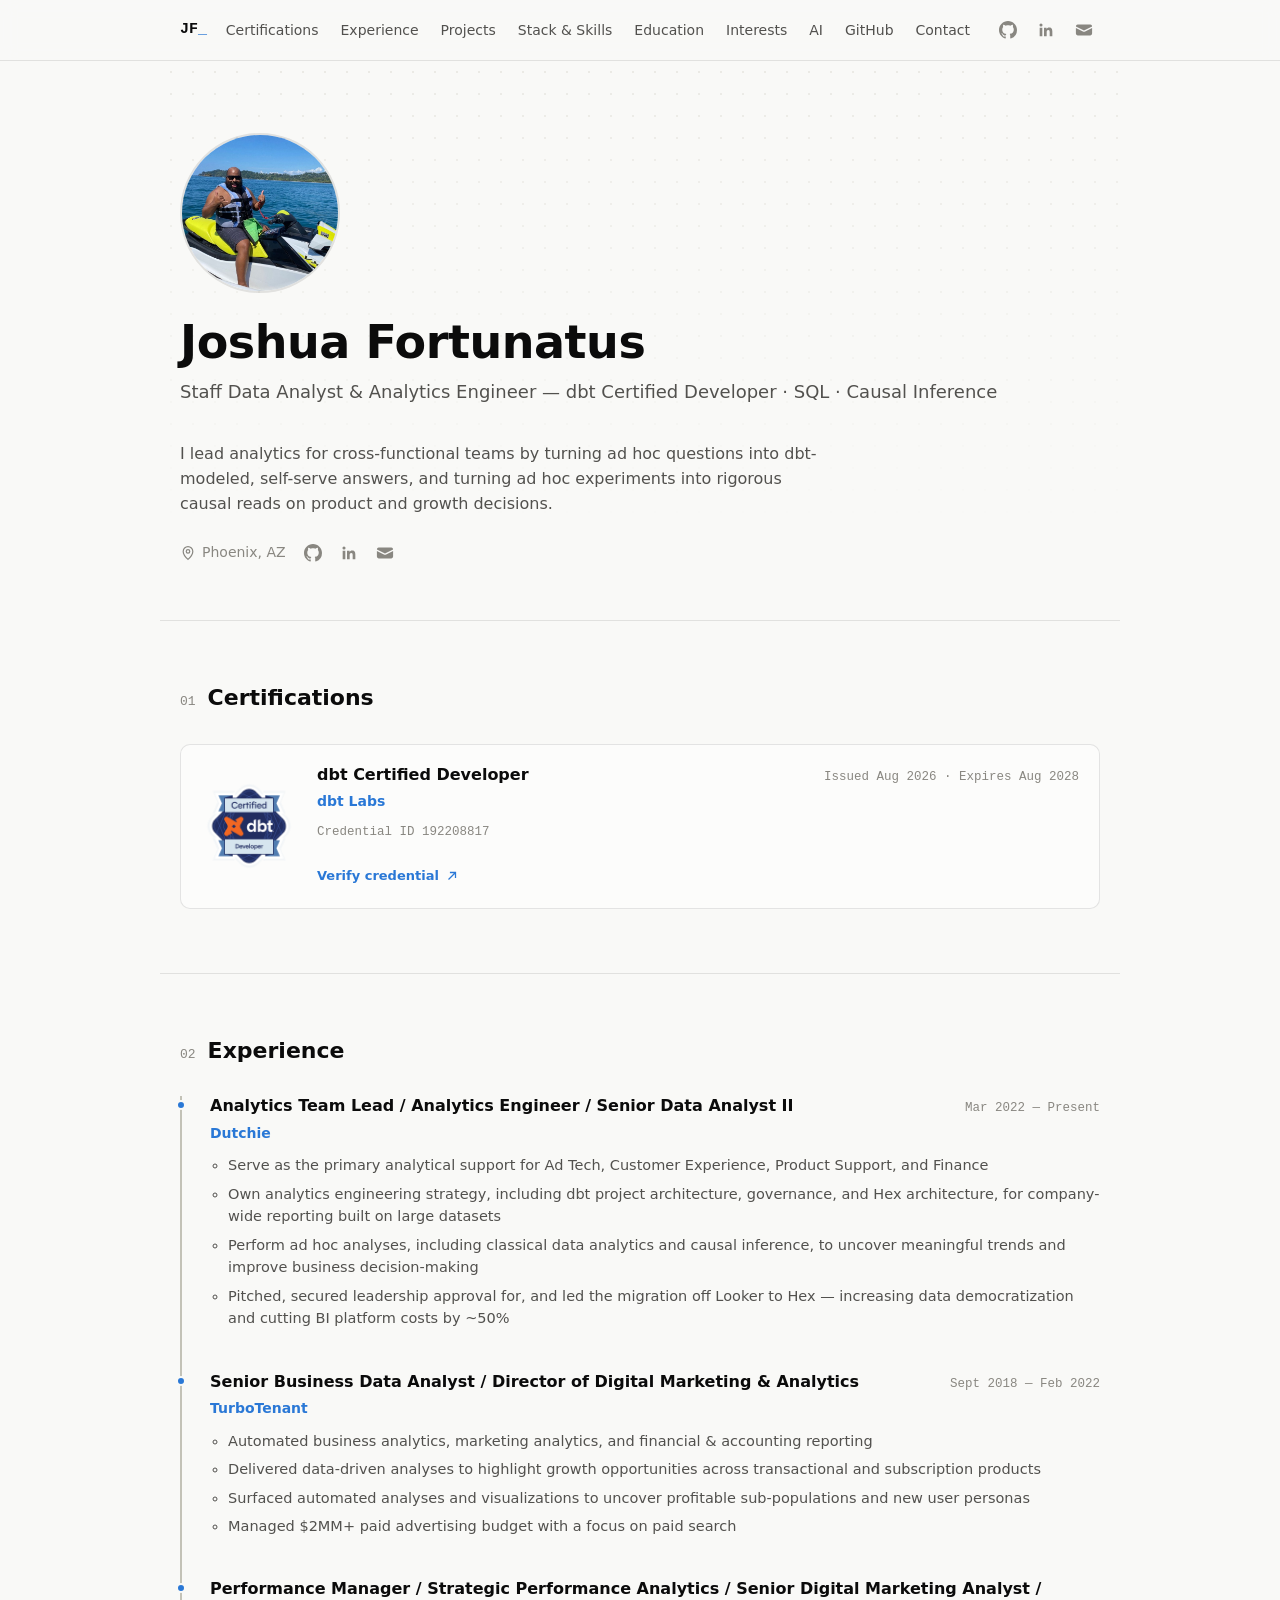
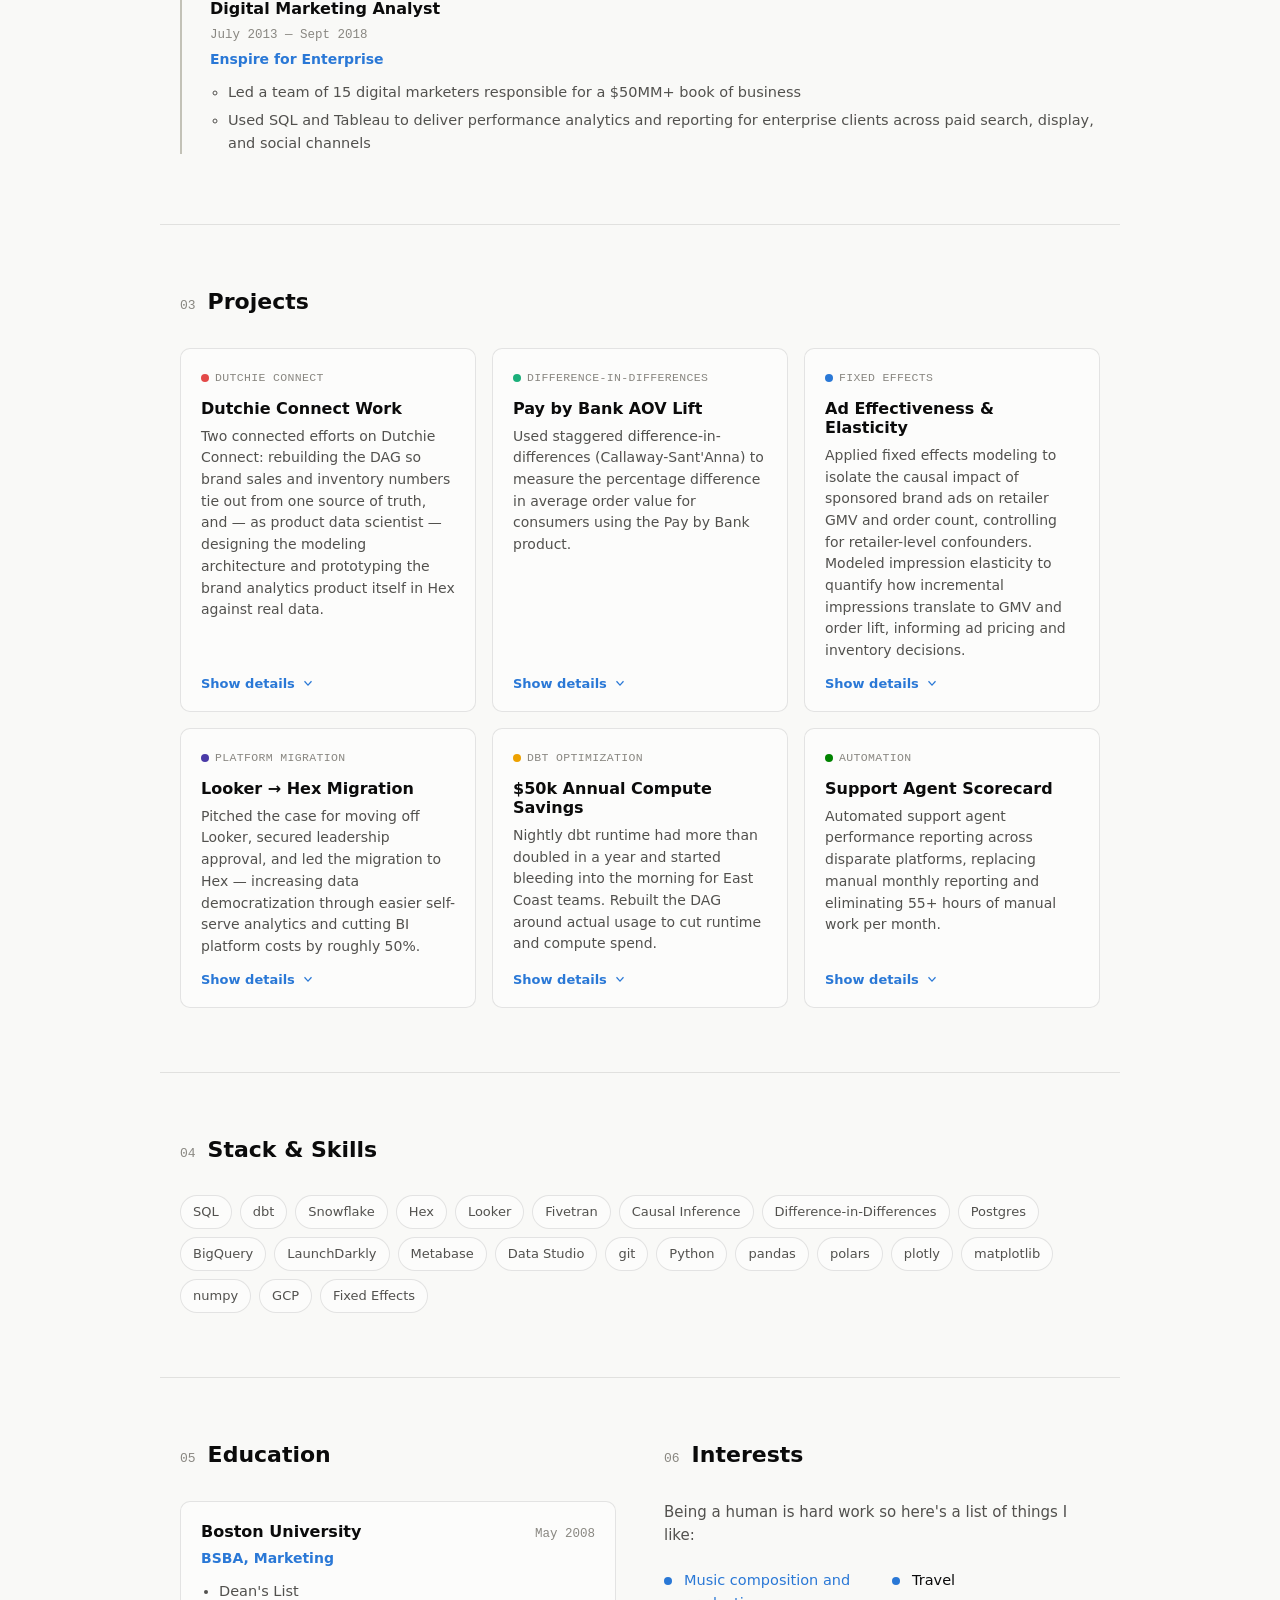
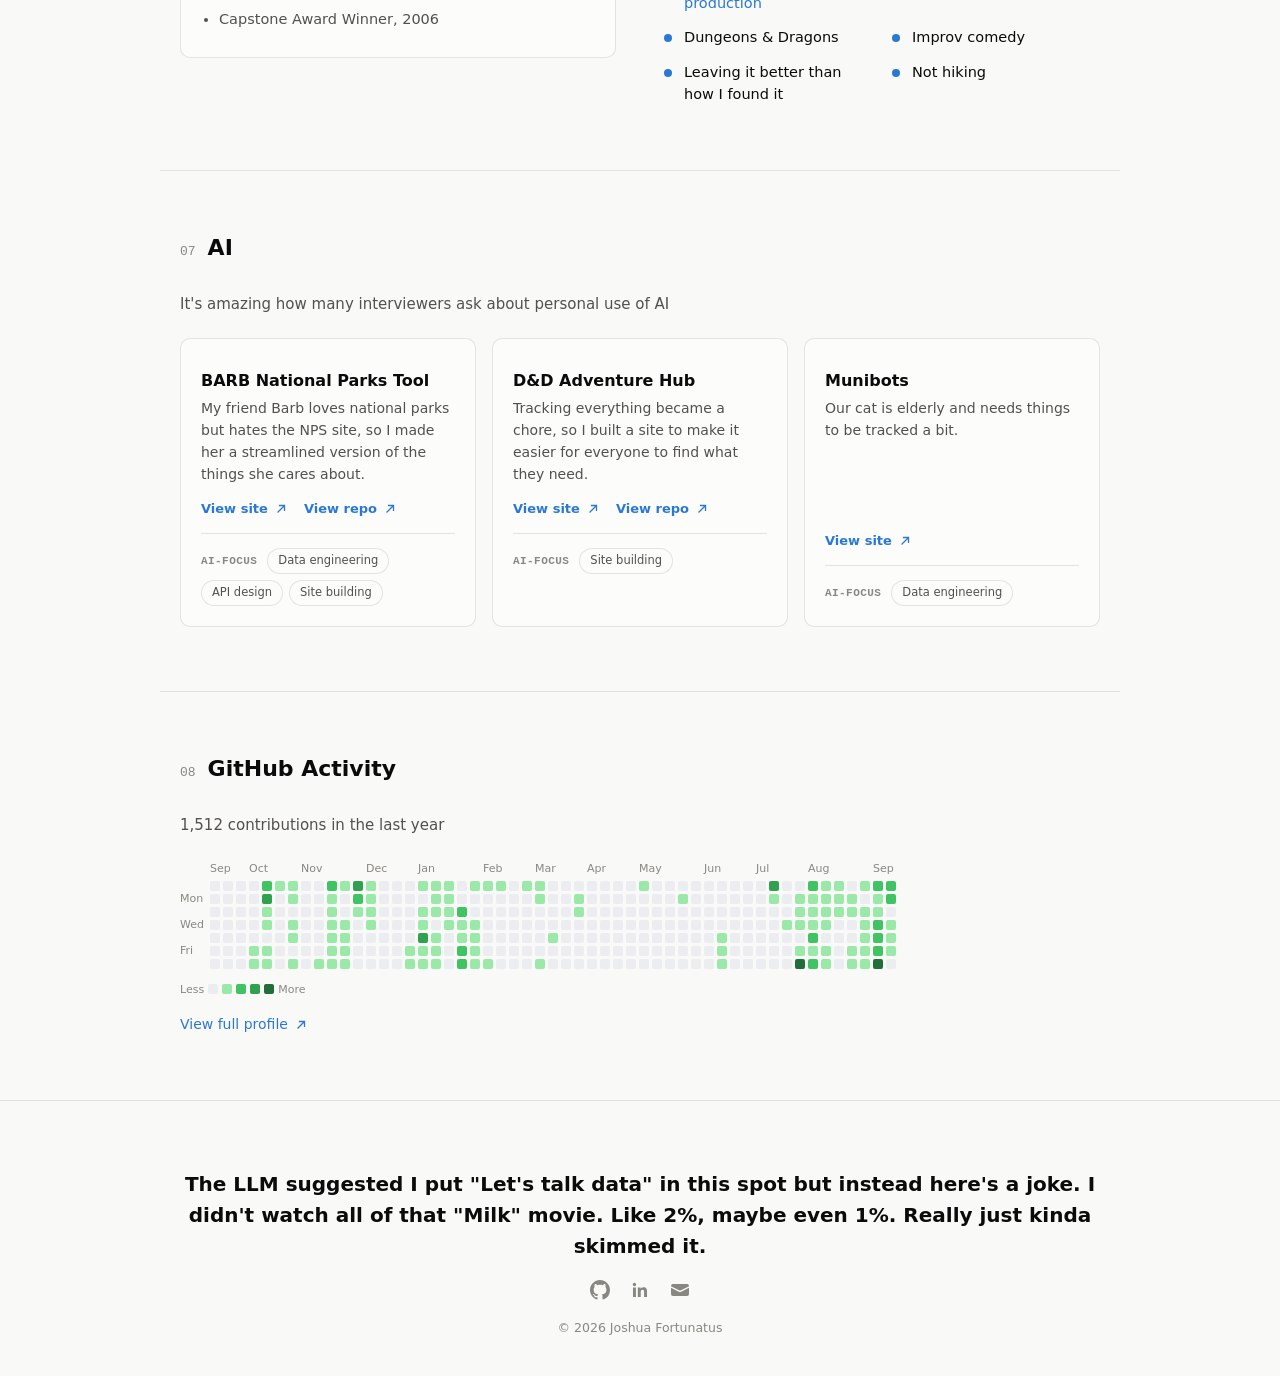
==== index.html @ a407950f "Merge Dutchie Connect projects into one first tile, restore scorecard Combines the DAG Rebuild and A" ====
<!DOCTYPE html>
<html lang="en">
<head>
<meta charset="UTF-8">
<meta name="viewport" content="width=device-width, initial-scale=1.0">
<title>Joshua Fortunatus — Staff Data Analyst</title>
<meta name="description" content="Joshua Fortunatus — Staff Data Analyst. Analytics leadership, dbt architecture, BI modeling, and causal inference for product & growth teams.">
<link rel="icon" href="data:,">
<link rel="stylesheet" href="css/styles.css">
</head>
<body>

<header class="nav-wrap">
  <nav class="nav">
    <a class="nav__brand" href="#top">JF<span class="nav__cursor">_</span></a>
    <div class="nav__right">
      <ul class="nav__links">
        <li><a href="#certifications">Certifications</a></li>
        <li><a href="#experience">Experience</a></li>
        <li><a href="#projects">Projects</a></li>
        <li><a href="#stack">Stack &amp; Skills</a></li>
        <li><a href="#education">Education</a></li>
        <li><a href="#interests">Interests</a></li>
        <li><a href="#ai">AI</a></li>
        <li><a href="#github">GitHub</a></li>
        <li><a href="#contact">Contact</a></li>
      </ul>
      <div class="nav__socials">
        <a class="nav__social" href="https://github.com/joshuafortunatus" target="_blank" rel="noopener" aria-label="GitHub" title="GitHub">
          <svg viewBox="0 0 16 16" width="18" height="18" fill="currentColor"><path d="M8 0C3.58 0 0 3.58 0 8c0 3.54 2.29 6.53 5.47 7.59.4.07.55-.17.55-.38 0-.19-.01-.82-.01-1.49-2.01.37-2.53-.49-2.69-.94-.09-.23-.48-.94-.82-1.13-.28-.15-.68-.52-.01-.53.63-.01 1.08.58 1.23.82.72 1.21 1.87.87 2.33.66.07-.52.28-.87.51-1.07-1.78-.2-3.64-.89-3.64-3.95 0-.87.31-1.59.82-2.15-.08-.2-.36-1.02.08-2.12 0 0 .67-.21 2.2.82.64-.18 1.32-.27 2-.27.68 0 1.36.09 2 .27 1.53-1.04 2.2-.82 2.2-.82.44 1.1.16 1.92.08 2.12.51.56.82 1.27.82 2.15 0 3.07-1.87 3.75-3.65 3.95.29.25.54.73.54 1.48 0 1.07-.01 1.93-.01 2.2 0 .21.15.46.55.38A8.013 8.013 0 0 0 16 8c0-4.42-3.58-8-8-8Z"/></svg>
        </a>
        <a class="nav__social" href="https://linkedin.com/in/joshuafortunatus" target="_blank" rel="noopener" aria-label="LinkedIn" title="LinkedIn">
          <svg viewBox="0 0 24 24" width="18" height="18" fill="currentColor"><path d="M20.447 20.452h-3.554v-5.569c0-1.328-.027-3.037-1.852-3.037-1.853 0-2.136 1.445-2.136 2.939v5.667H9.351V9h3.414v1.561h.046c.477-.9 1.637-1.85 3.37-1.85 3.601 0 4.267 2.37 4.267 5.455v6.286zM5.337 7.433a2.062 2.062 0 1 1 0-4.124 2.062 2.062 0 0 1 0 4.124zM7.114 20.452H3.558V9h3.556v11.452z"/></svg>
        </a>
        <a class="nav__social" href="mailto:joshuafortunatus@gmail.com" aria-label="Email" title="Email">
          <svg viewBox="0 0 20 20" width="18" height="18" fill="currentColor"><path d="M3 4a2 2 0 0 0-2 2v.161l8.441 4.221a1.25 1.25 0 0 0 1.118 0L19 6.162V6a2 2 0 0 0-2-2H3Z"/><path d="M19 7.839l-7.77 3.885a2.75 2.75 0 0 1-2.46 0L1 7.839V14a2 2 0 0 0 2 2h14a2 2 0 0 0 2-2V7.839Z"/></svg>
        </a>
      </div>
    </div>
  </nav>
</header>

<main>

  <section id="top" class="hero">
    <div class="hero__grid" aria-hidden="true"></div>
    <div class="hero__inner">
      <div class="hero__top">
        <img class="hero__avatar" src="images/headshot.jpg" alt="Joshua Fortunatus" width="160" height="160">
        <div>
          <h1 class="hero__name">Joshua Fortunatus</h1>
          <p class="hero__title">Staff Data Analyst &amp; Analytics Engineer — dbt Certified Developer · SQL · Causal Inference</p>
        </div>
      </div>
      <p class="hero__lede">
        I lead analytics for cross-functional teams by turning ad hoc questions into
        dbt-modeled, self-serve answers, and turning ad hoc experiments into
        rigorous causal reads on product and growth decisions.
      </p>
      <div class="hero__meta">
        <span class="hero__loc">
          <svg viewBox="0 0 20 20" width="16" height="16" fill="none" stroke="currentColor" stroke-width="1.5"><path d="M10 18s6-5.5 6-10a6 6 0 1 0-12 0c0 4.5 6 10 6 10Z"/><circle cx="10" cy="8" r="2.2"/></svg>
          Phoenix, AZ
        </span>
        <a class="hero__link" href="https://github.com/joshuafortunatus" target="_blank" rel="noopener" aria-label="GitHub" title="github.com/joshuafortunatus">
          <svg viewBox="0 0 16 16" width="18" height="18" fill="currentColor"><path d="M8 0C3.58 0 0 3.58 0 8c0 3.54 2.29 6.53 5.47 7.59.4.07.55-.17.55-.38 0-.19-.01-.82-.01-1.49-2.01.37-2.53-.49-2.69-.94-.09-.23-.48-.94-.82-1.13-.28-.15-.68-.52-.01-.53.63-.01 1.08.58 1.23.82.72 1.21 1.87.87 2.33.66.07-.52.28-.87.51-1.07-1.78-.2-3.64-.89-3.64-3.95 0-.87.31-1.59.82-2.15-.08-.2-.36-1.02.08-2.12 0 0 .67-.21 2.2.82.64-.18 1.32-.27 2-.27.68 0 1.36.09 2 .27 1.53-1.04 2.2-.82 2.2-.82.44 1.1.16 1.92.08 2.12.51.56.82 1.27.82 2.15 0 3.07-1.87 3.75-3.65 3.95.29.25.54.73.54 1.48 0 1.07-.01 1.93-.01 2.2 0 .21.15.46.55.38A8.013 8.013 0 0 0 16 8c0-4.42-3.58-8-8-8Z"/></svg>
        </a>
        <a class="hero__link" href="https://linkedin.com/in/joshuafortunatus" target="_blank" rel="noopener" aria-label="LinkedIn" title="linkedin.com/in/joshuafortunatus">
          <svg viewBox="0 0 24 24" width="18" height="18" fill="currentColor"><path d="M20.447 20.452h-3.554v-5.569c0-1.328-.027-3.037-1.852-3.037-1.853 0-2.136 1.445-2.136 2.939v5.667H9.351V9h3.414v1.561h.046c.477-.9 1.637-1.85 3.37-1.85 3.601 0 4.267 2.37 4.267 5.455v6.286zM5.337 7.433a2.062 2.062 0 1 1 0-4.124 2.062 2.062 0 0 1 0 4.124zM7.114 20.452H3.558V9h3.556v11.452z"/></svg>
        </a>
        <a class="hero__link" href="mailto:joshuafortunatus@gmail.com" aria-label="Email" title="joshuafortunatus@gmail.com">
          <svg viewBox="0 0 20 20" width="18" height="18" fill="currentColor"><path d="M3 4a2 2 0 0 0-2 2v.161l8.441 4.221a1.25 1.25 0 0 0 1.118 0L19 6.162V6a2 2 0 0 0-2-2H3Z"/><path d="M19 7.839l-7.77 3.885a2.75 2.75 0 0 1-2.46 0L1 7.839V14a2 2 0 0 0 2 2h14a2 2 0 0 0 2-2V7.839Z"/></svg>
        </a>
      </div>
    </div>
  </section>

  <section id="certifications" class="section">
    <h2 class="section__title"><span class="section__index">01</span> Certifications</h2>
    <div class="cert-card">
      <img class="cert-card__badge" src="images/badges/dbt-certified-developer.png" alt="dbt Certified Developer badge" width="96" height="96" loading="lazy">
      <div class="cert-card__body">
        <div class="education-card__head">
          <h3>dbt Certified Developer</h3>
          <span class="timeline__dates">Issued Aug 2026 &middot; Expires Aug 2028</span>
        </div>
        <p class="education-card__degree">dbt Labs</p>
        <p class="cert-card__meta">Credential ID 192208817</p>
        <a class="project-card__link" href="https://credentials.getdbt.com/d8a7bb94-2aa2-4e43-95b8-a3a01785aeaf" target="_blank" rel="noopener">
          Verify credential
          <svg viewBox="0 0 20 20" width="14" height="14" fill="none" stroke="currentColor" stroke-width="1.8"><path d="M7 5h8v8M15 5 5 15"/></svg>
        </a>
      </div>
    </div>
  </section>

  <section id="experience" class="section">
    <h2 class="section__title"><span class="section__index">02</span> Experience</h2>

    <ol class="timeline">
      <li class="timeline__item">
        <div class="timeline__dot"></div>
        <div class="timeline__body">
          <div class="timeline__head">
            <h3>Analytics Team Lead / Analytics Engineer / Senior Data Analyst II</h3>
            <span class="timeline__dates">Mar 2022 — Present</span>
          </div>
          <p class="timeline__org">Dutchie</p>
          <ul class="timeline__bullets">
            <li>Serve as the primary analytical support for Ad Tech, Customer Experience, Product Support, and Finance</li>
            <li>Own analytics engineering strategy, including dbt project architecture, governance, and Hex architecture, for company-wide reporting built on large datasets</li>
            <li>Perform ad hoc analyses, including classical data analytics and causal inference, to uncover meaningful trends and improve business decision-making</li>
            <li>Pitched, secured leadership approval for, and led the migration off Looker to Hex — increasing data democratization and cutting BI platform costs by ~50%</li>
          </ul>
        </div>
      </li>

      <li class="timeline__item">
        <div class="timeline__dot"></div>
        <div class="timeline__body">
          <div class="timeline__head">
            <h3>Senior Business Data Analyst / Director of Digital Marketing &amp; Analytics</h3>
            <span class="timeline__dates">Sept 2018 — Feb 2022</span>
          </div>
          <p class="timeline__org">TurboTenant</p>
          <ul class="timeline__bullets">
            <li>Automated business analytics, marketing analytics, and financial &amp; accounting reporting</li>
            <li>Delivered data-driven analyses to highlight growth opportunities across transactional and subscription products</li>
            <li>Surfaced automated analyses and visualizations to uncover profitable sub-populations and new user personas</li>
            <li>Managed $2MM+ paid advertising budget with a focus on paid search</li>
          </ul>
        </div>
      </li>

      <li class="timeline__item">
        <div class="timeline__dot"></div>
        <div class="timeline__body">
          <div class="timeline__head">
            <h3>Performance Manager / Strategic Performance Analytics / Senior Digital Marketing Analyst / Digital Marketing Analyst</h3>
            <span class="timeline__dates">July 2013 — Sept 2018</span>
          </div>
          <p class="timeline__org">Enspire for Enterprise</p>
          <ul class="timeline__bullets">
            <li>Led a team of 15 digital marketers responsible for a $50MM+ book of business</li>
            <li>Used SQL and Tableau to deliver performance analytics and reporting for enterprise clients across paid search, display, and social channels</li>
          </ul>
        </div>
      </li>
    </ol>
  </section>

  <section id="projects" class="section">
    <h2 class="section__title"><span class="section__index">03</span> Projects</h2>

    <div class="projects__grid">
      <article class="project-card">
        <span class="badge"><i class="badge__dot badge__dot--6"></i>Dutchie Connect</span>
        <h3 class="project-card__title">Dutchie Connect Work</h3>
        <p class="project-card__desc">
          Two connected efforts on Dutchie Connect: rebuilding the DAG so brand
          sales and inventory numbers tie out from one source of truth, and —
          as product data scientist — designing the modeling architecture and
          prototyping the brand analytics product itself in Hex against real data.
        </p>
        <button class="project-card__toggle" type="button" data-modal-open="modal-dutchie-connect">
          Show details
          <svg viewBox="0 0 20 20" width="14" height="14" fill="none" stroke="currentColor" stroke-width="1.8"><path d="M5 7.5 10 13l5-5.5"/></svg>
        </button>
      </article>

      <article class="project-card">
        <span class="badge"><i class="badge__dot badge__dot--2"></i>Difference-in-Differences</span>
        <h3 class="project-card__title">Pay by Bank AOV Lift</h3>
        <p class="project-card__desc">
          Used staggered difference-in-differences (Callaway-Sant'Anna) to
          measure the percentage difference in average order value for
          consumers using the Pay by Bank product.
        </p>
        <button class="project-card__toggle" type="button" data-modal-open="modal-pay-by-bank">
          Show details
          <svg viewBox="0 0 20 20" width="14" height="14" fill="none" stroke="currentColor" stroke-width="1.8"><path d="M5 7.5 10 13l5-5.5"/></svg>
        </button>
      </article>

      <article class="project-card">
        <span class="badge"><i class="badge__dot badge__dot--1"></i>Fixed Effects</span>
        <h3 class="project-card__title">Ad Effectiveness &amp; Elasticity</h3>
        <p class="project-card__desc">
          Applied fixed effects modeling to isolate the causal impact of sponsored
          brand ads on retailer GMV and order count, controlling for retailer-level
          confounders. Modeled impression elasticity to quantify how incremental
          impressions translate to GMV and order lift, informing ad pricing and
          inventory decisions.
        </p>
        <button class="project-card__toggle" type="button" data-modal-open="modal-ad-effectiveness">
          Show details
          <svg viewBox="0 0 20 20" width="14" height="14" fill="none" stroke="currentColor" stroke-width="1.8"><path d="M5 7.5 10 13l5-5.5"/></svg>
        </button>
      </article>

      <article class="project-card">
        <span class="badge"><i class="badge__dot badge__dot--5"></i>Platform Migration</span>
        <h3 class="project-card__title">Looker → Hex Migration</h3>
        <p class="project-card__desc">
          Pitched the case for moving off Looker, secured leadership approval,
          and led the migration to Hex — increasing data democratization
          through easier self-serve analytics and cutting BI platform costs
          by roughly 50%.
        </p>
        <button class="project-card__toggle" type="button" data-modal-open="modal-looker-hex">
          Show details
          <svg viewBox="0 0 20 20" width="14" height="14" fill="none" stroke="currentColor" stroke-width="1.8"><path d="M5 7.5 10 13l5-5.5"/></svg>
        </button>
      </article>

      <article class="project-card">
        <span class="badge"><i class="badge__dot badge__dot--3"></i>dbt Optimization</span>
        <h3 class="project-card__title">$50k Annual Compute Savings</h3>
        <p class="project-card__desc">
          Nightly dbt runtime had more than doubled in a year and started
          bleeding into the morning for East Coast teams. Rebuilt the DAG
          around actual usage to cut runtime and compute spend.
        </p>
        <button class="project-card__toggle" type="button" data-modal-open="modal-dbt-optimization">
          Show details
          <svg viewBox="0 0 20 20" width="14" height="14" fill="none" stroke="currentColor" stroke-width="1.8"><path d="M5 7.5 10 13l5-5.5"/></svg>
        </button>
      </article>

      <article class="project-card">
        <span class="badge"><i class="badge__dot badge__dot--4"></i>Automation</span>
        <h3 class="project-card__title">Support Agent Scorecard</h3>
        <p class="project-card__desc">
          Automated support agent performance reporting across disparate
          platforms, replacing manual monthly reporting and eliminating 55+
          hours of manual work per month.
        </p>
        <button class="project-card__toggle" type="button" data-modal-open="modal-support-scorecard">
          Show details
          <svg viewBox="0 0 20 20" width="14" height="14" fill="none" stroke="currentColor" stroke-width="1.8"><path d="M5 7.5 10 13l5-5.5"/></svg>
        </button>
      </article>
    </div>

    <dialog id="modal-pay-by-bank" class="project-modal">
      <button class="project-modal__close" type="button" data-modal-close aria-label="Close">
        <svg viewBox="0 0 20 20" width="18" height="18" fill="none" stroke="currentColor" stroke-width="1.8"><path d="M5 5l10 10M15 5 5 15"/></svg>
      </button>
      <span class="badge"><i class="badge__dot badge__dot--2"></i>Difference-in-Differences</span>
      <h3 class="project-modal__title">Pay by Bank AOV Lift</h3>
      <div class="project-card__details">
        <div class="detail-block">
          <h4 class="detail-block__label">Problem</h4>
          <ul>
            <li>Industry-wide price compression had AOV falling for years — any dollar-denominated lift metric shrank over time even if PBB's relative advantage stayed constant</li>
            <li>Adopters differed from non-adopters (higher baselines, staggered adoption timing), so naive before/after or adopter-vs-rest comparisons were confounded</li>
            <li>"Order frequency" was invisible to standard panels: measuring only the months a customer shopped couldn't distinguish "shopped more often" from "shopped the same, in fewer months"</li>
          </ul>
        </div>
        <div class="detail-block">
          <h4 class="detail-block__label">Approach</h4>
          <ul>
            <li>Callaway–Sant'Anna staggered difference-in-differences: each adopter cohort vs. customers who hadn't adopted yet, reported in percentages only</li>
            <li>Dollar outcomes were estimated in logs, so the parallel-trends assumption was about rates of change, not dollars — a proportional market decline canceled out instead of masquerading as a shrinking effect</li>
            <li>Effects were averaged over a fixed two-year post-adoption window with bootstrap confidence intervals; the adoption month itself was excluded (it mechanically contained the first PBB order)</li>
          </ul>
        </div>
        <div class="detail-block">
          <h4 class="detail-block__label">Execution</h4>
          <ul>
            <li>Monthly customer-level panel; tens of thousands of adopters and matched-scale never-adopted controls, stratified and inverse-probability weighted</li>
            <li>Diagnostics as gates, not formalities: pre-trend placebos, anticipation correction, data-quality audits, and a cohort-support check justifying the analysis window</li>
            <li>The frequency estimate was stress-tested with placebo adoptions — never-adopters given fake adoption dates reproduced the raw estimate almost exactly with zero treatment, exposing it as a customer-lifecycle artifact rather than a PBB effect</li>
          </ul>
        </div>
        <div class="detail-block">
          <h4 class="detail-block__label">Outcome</h4>
          <ul>
            <li>Statistically significant lift in order value, and a larger lift in spend within the months customers shopped — both robust to price compression by construction</li>
            <li>No detectable change in order frequency — the same order count consolidated into fewer, denser shopping months</li>
            <li>Net: total customer spend rose modestly (on the order of the basket-size effect); the larger per-shopping-month figure described concentration, not new dollars</li>
          </ul>
        </div>
      </div>
    </dialog>

    <dialog id="modal-dutchie-connect" class="project-modal">
      <button class="project-modal__close" type="button" data-modal-close aria-label="Close">
        <svg viewBox="0 0 20 20" width="18" height="18" fill="none" stroke="currentColor" stroke-width="1.8"><path d="M5 5l10 10M15 5 5 15"/></svg>
      </button>
      <div class="project-modal__choice" data-tab-choice>
        <h3 class="project-modal__title">Dutchie Connect Work</h3>
        <p class="project-card__desc">Two connected efforts on Dutchie Connect — pick one to see the details.</p>
        <div class="project-modal__choice-buttons">
          <button class="project-modal__choice-btn" type="button" data-tab-target="tab-dag-rebuild">
            <span class="badge"><i class="badge__dot badge__dot--6"></i>Data Modeling</span>
            <span class="project-modal__choice-title">DAG Rebuild</span>
          </button>
          <button class="project-modal__choice-btn" type="button" data-tab-target="tab-connect-prototype">
            <span class="badge"><i class="badge__dot badge__dot--4"></i>Product Prototyping</span>
            <span class="project-modal__choice-title">Analytics Prototype</span>
          </button>
        </div>
      </div>

      <div class="project-modal__tabpanel" id="tab-dag-rebuild" data-tabpanel hidden>
        <button class="project-modal__back" type="button" data-tab-back>
          <svg viewBox="0 0 20 20" width="14" height="14" fill="none" stroke="currentColor" stroke-width="1.8"><path d="M12.5 5 7.5 10l5 5"/></svg>
          Back
        </button>
        <span class="badge"><i class="badge__dot badge__dot--6"></i>Data Modeling</span>
        <h3 class="project-modal__title">Dutchie Connect DAG Rebuild</h3>
        <div class="project-card__details">
          <div class="detail-block">
            <h4 class="detail-block__label">Problem</h4>
            <ul>
              <li>Dutchie Connect surfaces brand-level sales and inventory performance across every connected retailer, but the original DAG was built by engineers unfamiliar with dbt best practices — logical inconsistencies, lineage violations, and data drift</li>
              <li>Open business question: could the existing data support Connect's launch requirements, or did it need a ground-up rebuild</li>
              <li>Legacy and novel sales and inventory definitions had never been formally reconciled</li>
              <li>Connect needed specific data surfaced with consistent hygiene applied everywhere it appeared across brand-facing performance views</li>
            </ul>
          </div>
          <div class="detail-block">
            <h4 class="detail-block__label">Approach</h4>
            <ul>
              <li>Partnered with stakeholders to align legacy and novel sales and inventory definitions, documented in Confluence as the source of truth</li>
              <li>Audited the existing code against those definitions and found fanout, model-to-model inconsistencies, and missed opportunities for modularity</li>
              <li>Working with the engineer owning API design, agreed to pre-aggregate metrics in dbt rather than compute components client-side</li>
              <li>Took a "narrow waist" approach: one mart owns all definitional logic and hygiene, and every downstream model inherits from it</li>
            </ul>
          </div>
          <div class="detail-block">
            <h4 class="detail-block__label">Execution</h4>
            <ul>
              <li>Built the spine mart to encapsulate the agreed-upon definitions and hygiene rules exactly once</li>
              <li>Reduced downstream models to simple aggregations at different grains (brand, retailer, market), all built on the same upstream ancestor</li>
              <li>DAG tied out top to bottom, since every model traced back to the same source</li>
            </ul>
          </div>
          <div class="detail-block">
            <h4 class="detail-block__label">Outcome</h4>
            <ul>
              <li>Confirmed the data could support Dutchie Connect's launch without a ground-up rebuild</li>
              <li>Eliminated fanout and lineage violations across the sales and inventory models</li>
              <li>Numbers reconciled consistently across every grain the product surfaced to brands</li>
              <li>Established a reusable narrow-waist pattern for future feature builds on the same data</li>
            </ul>
          </div>
        </div>
      </div>

      <div class="project-modal__tabpanel" id="tab-connect-prototype" data-tabpanel hidden>
        <button class="project-modal__back" type="button" data-tab-back>
          <svg viewBox="0 0 20 20" width="14" height="14" fill="none" stroke="currentColor" stroke-width="1.8"><path d="M12.5 5 7.5 10l5 5"/></svg>
          Back
        </button>
        <span class="badge"><i class="badge__dot badge__dot--4"></i>Product Prototyping</span>
        <h3 class="project-modal__title">Dutchie Connect Analytics Prototype</h3>
        <div class="project-card__details">
          <div class="detail-block">
            <h4 class="detail-block__label">Problem</h4>
            <ul>
              <li>Dutchie Connect needed a brand-facing analytics product, but the modeling architecture and UX needed to be shaped and validated before committing to a full engineering build</li>
              <li>Brands could see their own performance, but had no way to contextualize it against the broader market — pricing, velocity, and discounting all lived in isolation</li>
            </ul>
          </div>
          <div class="detail-block">
            <h4 class="detail-block__label">Approach</h4>
            <ul>
              <li>Serving as the product data scientist for Connect, owning both the underlying modeling architecture and the UX end to end</li>
              <li>Prototyped in Hex directly against real production data, rather than mocks, so design and modeling decisions could be validated against how the numbers actually behave</li>
            </ul>
          </div>
          <div class="detail-block">
            <h4 class="detail-block__label">Execution</h4>
            <ul>
              <li>Designed the Overview page: hero metrics and state-level penetration</li>
              <li>Designed the Brand Funded Deals page: campaign performance metrics for sponsored placements</li>
              <li>Designed the Market Intelligence page: contextualizes brand performance against the market — penetration, pricing distribution, sales velocity, and discount metrics — to surface strategic options and opportunities</li>
            </ul>
          </div>
          <div class="detail-block">
            <h4 class="detail-block__label">Outcome</h4>
            <ul>
              <li>Gives stakeholders a working, real-data prototype of the product ahead of a full engineering build, de-risking the modeling and UX decisions early</li>
              <li>Establishes the metric definitions and page structure that the eventual production build will inherit</li>
            </ul>
          </div>
        </div>
      </div>
    </dialog>

    <dialog id="modal-ad-effectiveness" class="project-modal">
      <button class="project-modal__close" type="button" data-modal-close aria-label="Close">
        <svg viewBox="0 0 20 20" width="18" height="18" fill="none" stroke="currentColor" stroke-width="1.8"><path d="M5 5l10 10M15 5 5 15"/></svg>
      </button>
      <span class="badge"><i class="badge__dot badge__dot--1"></i>Fixed Effects</span>
      <h3 class="project-modal__title">Ad Effectiveness &amp; Elasticity</h3>
      <div class="project-card__details">
        <div class="detail-block">
          <h4 class="detail-block__label">Problem</h4>
          <ul>
            <li>Dispensaries that ran sponsored placements weren't like those that didn't — bigger, faster-growing menus adopted ads first, so any ads-vs-no-ads comparison was confounded from the start</li>
            <li>Before/after comparisons were equally polluted: the whole market moved with holidays, promos, and seasonality, so a dispensary's "lift" was often just everyone's good day</li>
            <li>"Did turning ads on matter?" and "did spending more matter?" were different questions that a single model couldn't answer cleanly</li>
          </ul>
        </div>
        <div class="detail-block">
          <h4 class="detail-block__label">Approach</h4>
          <ul>
            <li>Two-way fixed-effects panel: every dispensary was compared only to itself (its own ads-on vs. ads-off days), with each calendar day's market-wide baseline estimated and subtracted out</li>
            <li>Two complementary models: a binary on/off comparison for whether active placements mattered, and a log-log impression-elasticity model for whether scaling volume mattered — with diminishing returns built into the functional form</li>
            <li>Effects were estimated overall and by customer tier, since a pooled average could hide who actually benefited</li>
          </ul>
        </div>
        <div class="detail-block">
          <h4 class="detail-block__label">Execution</h4>
          <ul>
            <li>Daily dispensary-level panel of sales and ads activity; standard errors clustered by dispensary; tier effects via interaction terms</li>
            <li>Robustness through re-specification: first-differences models at both daily and weekly grain independently reproduced a significant effect in the same range, so the finding wasn't an artifact of one modeling choice</li>
            <li>Causality bounded honestly: the design removed fixed dispensary traits and market-wide shocks, but couldn't rule out simultaneous changes (a promo launched alongside ads) — flagged explicitly, with a user-level A/B test named as the definitive follow-up</li>
          </ul>
        </div>
        <div class="detail-block">
          <h4 class="detail-block__label">Outcome</h4>
          <ul>
            <li>Dispensaries saw significantly more GMV and more orders on days sponsored placements were active, with essentially no change in basket size — ads converted more browsers into buyers rather than making buyers spend more</li>
            <li>More impressions drove more revenue with diminishing returns, and the effect was significant in every tier — including the smallest dispensaries, where the blunt on/off signal alone was too noisy to detect</li>
            <li>Larger dispensaries showed the smallest incremental returns to scaling impressions, consistent with a higher baseline that was harder to move</li>
          </ul>
        </div>
      </div>
    </dialog>

    <dialog id="modal-looker-hex" class="project-modal">
      <button class="project-modal__close" type="button" data-modal-close aria-label="Close">
        <svg viewBox="0 0 20 20" width="18" height="18" fill="none" stroke="currentColor" stroke-width="1.8"><path d="M5 5l10 10M15 5 5 15"/></svg>
      </button>
      <span class="badge"><i class="badge__dot badge__dot--5"></i>Platform Migration</span>
      <h3 class="project-modal__title">Looker → Hex Migration</h3>
      <div class="project-card__details">
        <div class="detail-block">
          <h4 class="detail-block__label">Problem</h4>
          <ul>
            <li><strong>Poor legacy implementation</strong> — Looker had become a "kitchen sink," trying to be everything for everyone for every use case, instead of focusing on who used the data most and what they were actually trying to answer</li>
            <li><strong>Data fidelity &amp; definitions</strong> — inconsistent metric definitions across dashboards eroded trust in the numbers</li>
            <li><strong>Blocker to exploratory analysis</strong> — even simple questions were too slow to answer, throttling stakeholders who already had deep domain knowledge from self-serving</li>
          </ul>
        </div>
        <div class="detail-block">
          <h4 class="detail-block__label">Approach</h4>
          <ul>
            <li>Treated dbt and BI as a single ecosystem, where each layer informs the other, instead of retrofitting BI on top of a legacy model</li>
            <li>Centralized metric definitions in one place with a "narrow waist" approach, so every downstream tool inherits the same source of truth</li>
            <li>Layered AI-assisted answers on top of that narrow waist — with the right context, an agent can resolve low-to-medium complexity questions for stakeholders who already have deep domain knowledge, closing the gap on simple-but-slow asks</li>
          </ul>
        </div>
        <div class="detail-block">
          <h4 class="detail-block__label">Execution</h4>
          <ul>
            <li>Built context guides so similar questions converge on increasingly deterministic answers</li>
            <li>Version-controlled everything through git</li>
            <li>Ran hands-on training as adoption rolled out</li>
          </ul>
        </div>
        <div class="detail-block">
          <h4 class="detail-block__label">Outcome</h4>
          <p>Overwhelming support for Hex during the trial period, with excitement growing as adoption broadened — more trust in the data, and more collaboration across teams.</p>
        </div>
      </div>
    </dialog>

    <dialog id="modal-dbt-optimization" class="project-modal">
      <button class="project-modal__close" type="button" data-modal-close aria-label="Close">
        <svg viewBox="0 0 20 20" width="18" height="18" fill="none" stroke="currentColor" stroke-width="1.8"><path d="M5 5l10 10M15 5 5 15"/></svg>
      </button>
      <span class="badge"><i class="badge__dot badge__dot--3"></i>dbt Optimization</span>
      <h3 class="project-modal__title">$50k Annual Compute Savings</h3>
      <div class="project-card__details">
        <div class="detail-block">
          <h4 class="detail-block__label">Problem</h4>
          <ul>
            <li>Nightly dbt runtime had more than doubled over the course of a year, quietly eating into the morning reporting window</li>
            <li>Runs were sometimes still finishing when East Coast employees logged on, so they started their day looking at stale data</li>
          </ul>
        </div>
        <div class="detail-block">
          <h4 class="detail-block__label">Approach</h4>
          <ul>
            <li>Identified the long-running models actually driving the runtime growth</li>
            <li>Triaged each one: optimize it for real usage, or deprecate it if it wasn't earning its runtime</li>
          </ul>
        </div>
        <div class="detail-block">
          <h4 class="detail-block__label">Execution</h4>
          <ul>
            <li>Queried usage logs to find models that were active in the DAG but never actually surfaced to stakeholders in the BI layer, and removed them</li>
            <li>Materialized the largest remaining models as incremental instead of full-refresh</li>
            <li>Rebuilt remaining models around actual use cases and their primary stakeholders</li>
            <li>Right-sized warehouse compute for the models that still needed it</li>
          </ul>
        </div>
        <div class="detail-block">
          <h4 class="detail-block__label">Outcome</h4>
          <ul>
            <li>Cut nightly runtime by 40%</li>
            <li>Cut compute costs by $50k annually</li>
            <li>Established more rigorous modeling guidelines to keep the DAG from bloating again</li>
          </ul>
        </div>
      </div>
    </dialog>

    <dialog id="modal-support-scorecard" class="project-modal">
      <button class="project-modal__close" type="button" data-modal-close aria-label="Close">
        <svg viewBox="0 0 20 20" width="18" height="18" fill="none" stroke="currentColor" stroke-width="1.8"><path d="M5 5l10 10M15 5 5 15"/></svg>
      </button>
      <span class="badge"><i class="badge__dot badge__dot--4"></i>Automation</span>
      <h3 class="project-modal__title">Support Agent Scorecard</h3>
      <div class="project-card__details">
        <div class="detail-block">
          <h4 class="detail-block__label">Problem</h4>
          <ul>
            <li>Support needed one unified view of agent performance, but the team worked across several different platforms to manage customer communication and workload</li>
            <li>Manual reporting existed, but even with templates it took several people and several hours a month to put together — and still had errors</li>
          </ul>
        </div>
        <div class="detail-block">
          <h4 class="detail-block__label">Approach</h4>
          <ul>
            <li>Found a join key that actually held across every system, rather than forcing a data model onto systems that were never built to talk to each other</li>
            <li>Got buy-in on metric definitions before building anything, so the numbers wouldn't get re-litigated after the fact</li>
          </ul>
        </div>
        <div class="detail-block">
          <h4 class="detail-block__label">Execution</h4>
          <ul>
            <li>Agent email turned out to be the only identifier consistent across every system, so everything anchored on that</li>
            <li>Built an agent-date scaffold with metrics pre-aggregated daily for speed, while keeping the underlying marts detailed enough to drop into a specific ticket, call, or chat when someone needed to check the receipts</li>
          </ul>
        </div>
        <div class="detail-block">
          <h4 class="detail-block__label">Outcome</h4>
          <ul>
            <li>Eliminated 55+ hours of manual reporting a month</li>
            <li>More trustworthy numbers than the manual process ever produced</li>
            <li>Went beyond what Zendesk's own reporting could do, with much tighter metric definitions to match</li>
          </ul>
        </div>
      </div>
    </dialog>
  </section>

  <section id="stack" class="section">
    <h2 class="section__title"><span class="section__index">04</span> Stack &amp; Skills</h2>
    <div class="pills">
      <span class="pill">SQL</span>
      <span class="pill">dbt</span>
      <span class="pill">Snowflake</span>
      <span class="pill">Hex</span>
      <span class="pill">Looker</span>
      <span class="pill">Fivetran</span>
      <span class="pill">Causal Inference</span>
      <span class="pill">Difference-in-Differences</span>
      <span class="pill">Postgres</span>
      <span class="pill">BigQuery</span>
      <span class="pill">LaunchDarkly</span>
      <span class="pill">Metabase</span>
      <span class="pill">Data Studio</span>
      <span class="pill">git</span>
      <span class="pill">Python</span>
      <span class="pill">pandas</span>
      <span class="pill">polars</span>
      <span class="pill">plotly</span>
      <span class="pill">matplotlib</span>
      <span class="pill">numpy</span>
      <span class="pill">GCP</span>
      <span class="pill">Fixed Effects</span>
    </div>
  </section>

  <section class="section split-section">
    <div id="education" class="split-section__col">
      <h2 class="section__title"><span class="section__index">05</span> Education</h2>
      <div class="education-card">
        <div class="education-card__head">
          <h3>Boston University</h3>
          <span class="timeline__dates">May 2008</span>
        </div>
        <p class="education-card__degree">BSBA, Marketing</p>
        <ul class="timeline__bullets">
          <li>Dean's List</li>
          <li>Capstone Award Winner, 2006</li>
        </ul>
      </div>
    </div>

    <div id="interests" class="split-section__col">
      <h2 class="section__title"><span class="section__index">06</span> Interests</h2>
      <p class="section__subtitle">Being a human is hard work so here's a list of things I like:</p>
      <ul class="interests__list">
        <li><a href="https://open.spotify.com/artist/3Ui5tJhFWJSjwMRpVALq4x" target="_blank" rel="noopener">Music composition and production</a></li>
        <li>Travel</li>
        <li>Dungeons &amp; Dragons</li>
        <li>Improv comedy</li>
        <li>Leaving it better than how I found it</li>
        <li>Not hiking</li>
      </ul>
    </div>
  </section>

  <section id="ai" class="section">
    <h2 class="section__title"><span class="section__index">07</span> AI</h2>
    <p class="section__subtitle">It's amazing how many interviewers ask about personal use of AI</p>
    <div class="projects__grid">
      <article class="project-card">
        <h3 class="project-card__title">BARB National Parks Tool</h3>
        <p class="project-card__desc">
          My friend Barb loves national parks but hates the NPS site, so I
          made her a streamlined version of the things she cares about.
        </p>
        <div class="project-card__links">
          <a class="project-card__link" href="https://barbnps.com/" target="_blank" rel="noopener">
            View site
            <svg viewBox="0 0 20 20" width="14" height="14" fill="none" stroke="currentColor" stroke-width="1.8"><path d="M7 5h8v8M15 5 5 15"/></svg>
          </a>
          <a class="project-card__link" href="https://github.com/joshuafortunatus/nps_barb" target="_blank" rel="noopener">
            View repo
            <svg viewBox="0 0 20 20" width="14" height="14" fill="none" stroke="currentColor" stroke-width="1.8"><path d="M7 5h8v8M15 5 5 15"/></svg>
          </a>
        </div>
        <div class="ai-focus">
          <span class="ai-focus__label">AI-focus</span>
          <span class="pill">Data engineering</span>
          <span class="pill">API design</span>
          <span class="pill">Site building</span>
        </div>
      </article>

      <article class="project-card">
        <h3 class="project-card__title">D&amp;D Adventure Hub</h3>
        <p class="project-card__desc">
          Tracking everything became a chore, so I built a site to make it
          easier for everyone to find what they need.
        </p>
        <div class="project-card__links">
          <a class="project-card__link" href="https://joshuafortunatus.github.io/dnd/" target="_blank" rel="noopener">
            View site
            <svg viewBox="0 0 20 20" width="14" height="14" fill="none" stroke="currentColor" stroke-width="1.8"><path d="M7 5h8v8M15 5 5 15"/></svg>
          </a>
          <a class="project-card__link" href="https://github.com/joshuafortunatus/dnd" target="_blank" rel="noopener">
            View repo
            <svg viewBox="0 0 20 20" width="14" height="14" fill="none" stroke="currentColor" stroke-width="1.8"><path d="M7 5h8v8M15 5 5 15"/></svg>
          </a>
        </div>
        <div class="ai-focus">
          <span class="ai-focus__label">AI-focus</span>
          <span class="pill">Site building</span>
        </div>
      </article>

      <article class="project-card">
        <h3 class="project-card__title">Munibots</h3>
        <p class="project-card__desc">
          Our cat is elderly and needs things to be tracked a bit.
        </p>
        <a class="project-card__link" href="https://app.hex.tech/019a27ae-b25b-7008-a116-ac49ad57402f/app/Munibots-031SXWYgp68g7ZYQJitk2u/latest" target="_blank" rel="noopener">
          View site
          <svg viewBox="0 0 20 20" width="14" height="14" fill="none" stroke="currentColor" stroke-width="1.8"><path d="M7 5h8v8M15 5 5 15"/></svg>
        </a>
        <div class="ai-focus">
          <span class="ai-focus__label">AI-focus</span>
          <span class="pill">Data engineering</span>
        </div>
      </article>
    </div>
  </section>

  <section id="github" class="section">
    <h2 class="section__title"><span class="section__index">08</span> GitHub Activity</h2>
    <p class="section__subtitle" id="gh-subtitle">Loading contribution activity&hellip;</p>
    <div class="gh-chart">
      <div class="gh-chart__scroll">
        <div class="gh-chart__months" id="gh-months"></div>
        <div class="gh-chart__weekdays">
          <span></span><span>Mon</span><span></span><span>Wed</span><span></span><span>Fri</span><span></span>
        </div>
        <div class="gh-chart__grid" id="gh-grid"></div>
      </div>
      <div class="gh-chart__legend">
        <span>Less</span>
        <span class="gh-cell gh-cell--0"></span>
        <span class="gh-cell gh-cell--1"></span>
        <span class="gh-cell gh-cell--2"></span>
        <span class="gh-cell gh-cell--3"></span>
        <span class="gh-cell gh-cell--4"></span>
        <span>More</span>
      </div>
    </div>
    <a class="gh-chart__link" href="https://github.com/joshuafortunatus" target="_blank" rel="noopener">
      View full profile
      <svg viewBox="0 0 20 20" width="14" height="14" fill="none" stroke="currentColor" stroke-width="1.8"><path d="M7 5h8v8M15 5 5 15"/></svg>
    </a>
  </section>

</main>

<footer id="contact" class="footer">
  <div class="footer__inner">
    <p class="footer__cta">The LLM suggested I put "Let's talk data" in this spot but instead here's a joke. I didn't watch all of that "Milk" movie. Like 2%, maybe even 1%. Really just kinda skimmed it.</p>
    <div class="footer__links">
      <a class="footer__link" href="https://github.com/joshuafortunatus" target="_blank" rel="noopener" aria-label="GitHub" title="GitHub">
        <svg viewBox="0 0 16 16" width="20" height="20" fill="currentColor"><path d="M8 0C3.58 0 0 3.58 0 8c0 3.54 2.29 6.53 5.47 7.59.4.07.55-.17.55-.38 0-.19-.01-.82-.01-1.49-2.01.37-2.53-.49-2.69-.94-.09-.23-.48-.94-.82-1.13-.28-.15-.68-.52-.01-.53.63-.01 1.08.58 1.23.82.72 1.21 1.87.87 2.33.66.07-.52.28-.87.51-1.07-1.78-.2-3.64-.89-3.64-3.95 0-.87.31-1.59.82-2.15-.08-.2-.36-1.02.08-2.12 0 0 .67-.21 2.2.82.64-.18 1.32-.27 2-.27.68 0 1.36.09 2 .27 1.53-1.04 2.2-.82 2.2-.82.44 1.1.16 1.92.08 2.12.51.56.82 1.27.82 2.15 0 3.07-1.87 3.75-3.65 3.95.29.25.54.73.54 1.48 0 1.07-.01 1.93-.01 2.2 0 .21.15.46.55.38A8.013 8.013 0 0 0 16 8c0-4.42-3.58-8-8-8Z"/></svg>
      </a>
      <a class="footer__link" href="https://linkedin.com/in/joshuafortunatus" target="_blank" rel="noopener" aria-label="LinkedIn" title="LinkedIn">
        <svg viewBox="0 0 24 24" width="20" height="20" fill="currentColor"><path d="M20.447 20.452h-3.554v-5.569c0-1.328-.027-3.037-1.852-3.037-1.853 0-2.136 1.445-2.136 2.939v5.667H9.351V9h3.414v1.561h.046c.477-.9 1.637-1.85 3.37-1.85 3.601 0 4.267 2.37 4.267 5.455v6.286zM5.337 7.433a2.062 2.062 0 1 1 0-4.124 2.062 2.062 0 0 1 0 4.124zM7.114 20.452H3.558V9h3.556v11.452z"/></svg>
      </a>
      <a class="footer__link" href="mailto:joshuafortunatus@gmail.com" aria-label="Email" title="joshuafortunatus@gmail.com">
        <svg viewBox="0 0 20 20" width="20" height="20" fill="currentColor"><path d="M3 4a2 2 0 0 0-2 2v.161l8.441 4.221a1.25 1.25 0 0 0 1.118 0L19 6.162V6a2 2 0 0 0-2-2H3Z"/><path d="M19 7.839l-7.77 3.885a2.75 2.75 0 0 1-2.46 0L1 7.839V14a2 2 0 0 0 2 2h14a2 2 0 0 0 2-2V7.839Z"/></svg>
      </a>
    </div>
    <p class="footer__fine">&copy; <span id="year"></span> Joshua Fortunatus</p>
  </div>
</footer>

<script src="js/main.js"></script>
</body>
</html>
---- css/styles.css ----
:root {
  --surface:      #fcfcfb;
  --page:         #f9f9f7;
  --ink-primary:  #0b0b0b;
  --ink-secondary:#52514e;
  --ink-muted:    #898781;
  --gridline:     #e1e0d9;
  --baseline:     #c3c2b7;
  --border:       rgba(11, 11, 11, 0.10);
  --accent:       #2a78d6;
  --good:         #006300;

  --series-1: #2a78d6; /* blue */
  --series-2: #1baf7a; /* aqua */
  --series-3: #eda100; /* yellow */
  --series-4: #008300; /* green */
  --series-5: #4a3aa7; /* violet */
  --series-6: #e34948; /* red */

  --gh-0: #ebedf0;
  --gh-1: #9be9a8;
  --gh-2: #40c463;
  --gh-3: #30a14e;
  --gh-4: #216e39;

  --font-sans: system-ui, -apple-system, "Segoe UI", sans-serif;
  --font-mono: ui-monospace, "SF Mono", "Menlo", "Consolas", monospace;

  --max-width: 960px;
}

@media (prefers-color-scheme: dark) {
  :root {
    --surface:      #1a1a19;
    --page:         #0d0d0d;
    --ink-primary:  #ffffff;
    --ink-secondary:#c3c2b7;
    --ink-muted:    #898781;
    --gridline:     #2c2c2a;
    --baseline:     #383835;
    --border:       rgba(255, 255, 255, 0.10);
    --accent:       #3987e5;
    --good:         #0ca30c;

    --series-1: #3987e5;
    --series-2: #199e70;
    --series-3: #c98500;
    --series-4: #008300;
    --series-5: #9085e9;
    --series-6: #e66767;

    --gh-0: #161b22;
    --gh-1: #0e4429;
    --gh-2: #006d32;
    --gh-3: #26a641;
    --gh-4: #39d353;
  }
}

* { box-sizing: border-box; }

html {
  scroll-behavior: smooth;
}

body {
  margin: 0;
  background: var(--page);
  color: var(--ink-primary);
  font-family: var(--font-sans);
  line-height: 1.55;
  -webkit-font-smoothing: antialiased;
}

a { color: var(--accent); text-decoration: none; }
a:hover { text-decoration: underline; }

h1, h2, h3 { line-height: 1.2; margin: 0; }

/* ---------- Nav ---------- */

.nav-wrap {
  position: sticky;
  top: 0;
  z-index: 10;
  background: color-mix(in srgb, var(--page) 88%, transparent);
  backdrop-filter: blur(8px);
  border-bottom: 1px solid var(--border);
}

.nav {
  max-width: var(--max-width);
  margin: 0 auto;
  padding: 14px 20px;
  display: flex;
  align-items: center;
  justify-content: space-between;
}

.nav__brand {
  font-family: var(--font-mono);
  font-weight: 600;
  font-size: 15px;
  color: var(--ink-primary);
}

.nav__cursor {
  color: var(--accent);
  animation: blink 1.1s steps(2, start) infinite;
}

@keyframes blink { to { opacity: 0; } }

.nav__links {
  display: flex;
  gap: 22px;
  list-style: none;
  margin: 0;
  padding: 0;
}

.nav__links a {
  color: var(--ink-secondary);
  font-size: 14px;
}

.nav__links a.is-active { color: var(--ink-primary); }

.nav__right {
  display: flex;
  align-items: center;
  gap: 22px;
}

.nav__socials {
  display: flex;
  align-items: center;
  gap: 6px;
}

.nav__social {
  display: inline-flex;
  align-items: center;
  justify-content: center;
  width: 32px;
  height: 32px;
  border-radius: 8px;
  color: var(--ink-muted);
}

.nav__social:hover {
  color: var(--accent);
  background: var(--border);
  text-decoration: none;
}

/* ---------- Hero ---------- */

.hero {
  position: relative;
  max-width: var(--max-width);
  margin: 0 auto;
  padding: 72px 20px 56px;
  overflow: hidden;
}

.hero__grid {
  position: absolute;
  inset: 0;
  background-image:
    radial-gradient(var(--gridline) 1px, transparent 1px);
  background-size: 22px 22px;
  mask-image: linear-gradient(to bottom, black, transparent 85%);
  opacity: .6;
  pointer-events: none;
}

.hero__inner { position: relative; }

.hero__top {
  display: flex;
  align-items: center;
  gap: 22px;
  flex-wrap: wrap;
}

.hero__avatar {
  width: 160px;
  height: 160px;
  border-radius: 50%;
  object-fit: cover;
  object-position: 30% center;
  border: 2px solid var(--border);
  flex-shrink: 0;
}

.hero__name {
  font-size: clamp(32px, 5vw, 46px);
  font-weight: 700;
  letter-spacing: -0.01em;
}

.hero__title {
  margin-top: 8px;
  font-size: 18px;
  color: var(--ink-secondary);
}

.hero__lede {
  margin-top: 18px;
  max-width: 640px;
  color: var(--ink-secondary);
}

.hero__meta {
  margin-top: 26px;
  display: flex;
  flex-wrap: wrap;
  gap: 18px;
  align-items: center;
  font-size: 14px;
}

.hero__loc {
  display: inline-flex;
  align-items: center;
  gap: 6px;
  color: var(--ink-muted);
}

.hero__link {
  display: inline-flex;
  align-items: center;
  color: var(--ink-muted);
}

.hero__link:hover {
  color: var(--accent);
  text-decoration: none;
}

/* ---------- Sections ---------- */

.section {
  max-width: var(--max-width);
  margin: 0 auto;
  padding: 64px 20px;
  border-top: 1px solid var(--border);
}

.split-section {
  display: grid;
  grid-template-columns: 1fr 1fr;
  gap: 48px;
}

.gh-chart {
  margin-top: 20px;
}

.gh-chart__scroll {
  display: grid;
  grid-template-columns: auto 1fr;
  grid-template-rows: auto 1fr;
  column-gap: 6px;
  row-gap: 4px;
  overflow-x: auto;
  padding-bottom: 4px;
}

.gh-chart__months {
  grid-column: 2;
  grid-row: 1;
  display: grid;
  grid-auto-flow: column;
  gap: 3px;
  font-size: 11px;
  color: var(--ink-muted);
  white-space: nowrap;
}

.gh-chart__weekdays {
  grid-column: 1;
  grid-row: 2;
  display: grid;
  grid-template-rows: repeat(7, 10px);
  row-gap: 3px;
  font-size: 11px;
  color: var(--ink-muted);
  line-height: 10px;
}

.gh-chart__grid {
  grid-column: 2;
  grid-row: 2;
  display: grid;
  grid-template-rows: repeat(7, 10px);
  grid-auto-flow: column;
  grid-auto-columns: 10px;
  gap: 3px;
}

.gh-cell {
  width: 10px;
  height: 10px;
  border-radius: 2px;
  background: var(--gh-0);
  display: inline-block;
}

.gh-cell--0 { background: var(--gh-0); }
.gh-cell--1 { background: var(--gh-1); }
.gh-cell--2 { background: var(--gh-2); }
.gh-cell--3 { background: var(--gh-3); }
.gh-cell--4 { background: var(--gh-4); }

.gh-chart__legend {
  display: flex;
  align-items: center;
  gap: 4px;
  margin-top: 8px;
  font-size: 11px;
  color: var(--ink-muted);
}

.gh-chart__link {
  display: inline-flex;
  align-items: center;
  gap: 6px;
  margin-top: 16px;
  font-size: 14px;
}

@media (max-width: 720px) {
  .split-section {
    grid-template-columns: 1fr;
    gap: 64px;
  }

  .cert-card {
    flex-direction: column;
    align-items: flex-start;
    text-align: left;
  }
}

.section__title {
  display: flex;
  align-items: baseline;
  gap: 12px;
  font-size: 22px;
  font-weight: 700;
  margin-bottom: 32px;
}

.section__index {
  font-family: var(--font-mono);
  font-size: 13px;
  font-weight: 500;
  color: var(--ink-muted);
}

/* ---------- Timeline ---------- */

.timeline {
  list-style: none;
  margin: 0;
  padding: 0;
  border-left: 2px solid var(--baseline);
}

.timeline__item {
  position: relative;
  padding: 0 0 36px 28px;
}

.timeline__item:last-child { padding-bottom: 0; }

.timeline__dot {
  position: absolute;
  left: -6px;
  top: 4px;
  width: 10px;
  height: 10px;
  border-radius: 50%;
  background: var(--accent);
  border: 2px solid var(--page);
}

.timeline__head {
  display: flex;
  flex-wrap: wrap;
  gap: 8px 16px;
  align-items: baseline;
  justify-content: space-between;
}

.timeline__head h3 {
  font-size: 16px;
  font-weight: 600;
}

.timeline__dates {
  font-family: var(--font-mono);
  font-size: 12.5px;
  color: var(--ink-muted);
  white-space: nowrap;
}

.timeline__org {
  margin: 4px 0 10px;
  color: var(--accent);
  font-weight: 600;
  font-size: 14px;
}

.timeline__bullets {
  margin: 0;
  padding-left: 18px;
  color: var(--ink-secondary);
  font-size: 14.5px;
}

.timeline__bullets li { margin-bottom: 6px; }

/* ---------- Projects ---------- */

.projects__grid {
  display: grid;
  grid-template-columns: repeat(auto-fit, minmax(260px, 1fr));
  gap: 16px;
}

.project-card {
  display: flex;
  flex-direction: column;
  border: 1px solid var(--border);
  border-radius: 10px;
  padding: 20px;
  background: var(--surface);
}

.project-card__title {
  margin: 12px 0 8px;
  font-size: 16px;
  font-weight: 600;
}

.project-card__desc {
  margin: 0;
  font-size: 14px;
  color: var(--ink-secondary);
}

.project-card__toggle {
  display: inline-flex;
  align-items: center;
  gap: 6px;
  margin-top: auto;
  font-size: 13px;
  font-weight: 600;
  color: var(--accent);
  background: none;
  border: none;
  padding: 14px 0 0;
  cursor: pointer;
  font-family: inherit;
}

.project-card__toggle:hover { text-decoration: underline; }

.project-card__links {
  display: flex;
  flex-wrap: wrap;
  gap: 16px;
}

.project-card__link {
  display: inline-flex;
  align-items: center;
  gap: 6px;
  margin-top: auto;
  padding-top: 14px;
  font-size: 13px;
  font-weight: 600;
  color: var(--accent);
}

.project-card__link:hover { text-decoration: underline; }

/* ---------- Project modal ---------- */

.project-modal {
  position: fixed;
  inset: 0;
  margin: auto;
  width: min(640px, calc(100vw - 40px));
  max-height: min(720px, calc(100vh - 80px));
  overflow-y: auto;
  border: 1px solid var(--border);
  border-radius: 14px;
  padding: 32px;
  background: var(--surface);
  color: var(--ink-primary);
  box-shadow: 0 20px 60px rgba(0, 0, 0, 0.25);
}

.project-modal::backdrop {
  background: rgba(0, 0, 0, 0.55);
}

.project-modal__close {
  position: absolute;
  top: 16px;
  right: 16px;
  width: 34px;
  height: 34px;
  display: inline-flex;
  align-items: center;
  justify-content: center;
  border-radius: 8px;
  border: 1px solid var(--border);
  background: var(--surface);
  color: var(--ink-secondary);
  cursor: pointer;
}

.project-modal__close:hover {
  color: var(--ink-primary);
  background: var(--border);
}

.project-modal__title {
  margin: 14px 0 20px;
  font-size: 20px;
  font-weight: 700;
}

.project-modal__choice-buttons {
  display: grid;
  gap: 12px;
  margin-top: 20px;
}

.project-modal__choice-btn {
  display: flex;
  flex-direction: column;
  align-items: flex-start;
  gap: 8px;
  padding: 16px;
  border: 1px solid var(--border);
  border-radius: 10px;
  background: none;
  font-family: inherit;
  text-align: left;
  cursor: pointer;
}

.project-modal__choice-btn:hover { border-color: var(--accent); }

.project-modal__choice-title {
  font-size: 16px;
  font-weight: 700;
  color: var(--ink-primary);
}

.project-modal__back {
  display: inline-flex;
  align-items: center;
  gap: 4px;
  font-family: var(--font-mono);
  font-size: 12px;
  font-weight: 600;
  text-transform: uppercase;
  letter-spacing: 0.03em;
  color: var(--ink-muted);
  background: none;
  border: none;
  padding: 0 0 16px;
  cursor: pointer;
}

.project-modal__back:hover { color: var(--accent); }

.project-card__details {
  display: grid;
  gap: 18px;
}

.detail-block__label {
  font-family: var(--font-mono);
  font-size: 12px;
  font-weight: 600;
  text-transform: uppercase;
  letter-spacing: 0.04em;
  color: var(--ink-muted);
  margin: 0 0 8px;
}

.detail-block ul {
  margin: 0;
  padding-left: 18px;
  color: var(--ink-secondary);
  font-size: 14px;
}

.detail-block ul li { margin-bottom: 6px; }

.detail-block p {
  margin: 0;
  color: var(--ink-secondary);
  font-size: 14px;
}

.badge {
  display: inline-flex;
  align-items: center;
  gap: 6px;
  font-family: var(--font-mono);
  font-size: 11.5px;
  color: var(--ink-muted);
  text-transform: uppercase;
  letter-spacing: 0.03em;
}

.badge__dot {
  width: 8px;
  height: 8px;
  border-radius: 50%;
  display: inline-block;
}

.badge__dot--1 { background: var(--series-1); }
.badge__dot--2 { background: var(--series-2); }
.badge__dot--3 { background: var(--series-3); }
.badge__dot--4 { background: var(--series-4); }
.badge__dot--5 { background: var(--series-5); }
.badge__dot--6 { background: var(--series-6); }

.pills {
  display: flex;
  flex-wrap: wrap;
  gap: 8px;
}

.pill {
  font-size: 13px;
  padding: 6px 12px;
  border: 1px solid var(--border);
  border-radius: 999px;
  color: var(--ink-secondary);
  background: var(--surface);
}

.ai-focus {
  display: flex;
  flex-wrap: wrap;
  align-items: center;
  gap: 6px;
  margin-top: 14px;
  padding-top: 14px;
  border-top: 1px solid var(--border);
}

.ai-focus .pill {
  font-size: 11.5px;
  padding: 3px 10px;
}

.ai-focus__label {
  font-family: var(--font-mono);
  font-size: 11px;
  font-weight: 600;
  text-transform: uppercase;
  letter-spacing: 0.04em;
  color: var(--ink-muted);
  margin-right: 4px;
}

/* ---------- Certifications ---------- */

.cert-card {
  display: flex;
  align-items: center;
  gap: 20px;
  border: 1px solid var(--border);
  border-radius: 10px;
  padding: 20px;
  background: var(--surface);
}

.cert-card__badge {
  width: 96px;
  height: 96px;
  flex-shrink: 0;
}

.cert-card__body {
  flex: 1;
  min-width: 0;
}

.cert-card__meta {
  margin: 0 0 10px;
  font-family: var(--font-mono);
  font-size: 12.5px;
  color: var(--ink-muted);
}

/* ---------- Education ---------- */

.education-card {
  border: 1px solid var(--border);
  border-radius: 10px;
  padding: 20px;
  background: var(--surface);
}

.education-card__head {
  display: flex;
  justify-content: space-between;
  align-items: baseline;
  gap: 16px;
  flex-wrap: wrap;
}

.education-card__head h3 { font-size: 16px; font-weight: 600; }

.education-card__degree {
  margin: 4px 0 10px;
  color: var(--accent);
  font-weight: 600;
  font-size: 14px;
}

/* ---------- Interests ---------- */

.section__subtitle {
  margin: 0 0 22px;
  color: var(--ink-secondary);
  font-size: 15px;
}

.interests__list {
  list-style: none;
  margin: 0;
  padding: 0;
  display: grid;
  grid-template-columns: repeat(auto-fit, minmax(160px, 1fr));
  gap: 12px 20px;
}

.interests__list li {
  position: relative;
  padding-left: 20px;
  color: var(--ink-primary);
  font-size: 14.5px;
}

.interests__list li::before {
  content: "";
  position: absolute;
  left: 0;
  top: 8px;
  width: 8px;
  height: 8px;
  border-radius: 50%;
  background: var(--accent);
}

/* ---------- Footer ---------- */

.footer {
  border-top: 1px solid var(--border);
  padding: 48px 20px 32px;
}

.footer__inner {
  max-width: var(--max-width);
  margin: 0 auto;
  text-align: center;
}

.footer__cta {
  font-size: 20px;
  font-weight: 700;
  margin-bottom: 18px;
}

.footer__links {
  display: flex;
  justify-content: center;
  align-items: center;
  gap: 20px;
  flex-wrap: wrap;
  margin-bottom: 18px;
}

.footer__link {
  display: inline-flex;
  align-items: center;
  color: var(--ink-muted);
}

.footer__link:hover {
  color: var(--accent);
  text-decoration: none;
}

.footer__fine {
  color: var(--ink-muted);
  font-size: 12.5px;
}

/* ---------- Reveal-on-scroll ---------- */

.reveal {
  opacity: 0;
  transform: translateY(12px);
  transition: opacity .5s ease, transform .5s ease;
}

.reveal.is-visible {
  opacity: 1;
  transform: translateY(0);
}

@media (prefers-reduced-motion: reduce) {
  .reveal { opacity: 1; transform: none; transition: none; }
  .nav__cursor { animation: none; }
}

/* ---------- Responsive ---------- */

@media (max-width: 620px) {
  .nav__links { gap: 12px; font-size: 13px; }
  .hero { padding-top: 56px; }
}

@media (max-width: 480px) {
  .nav__links { display: none; }
}
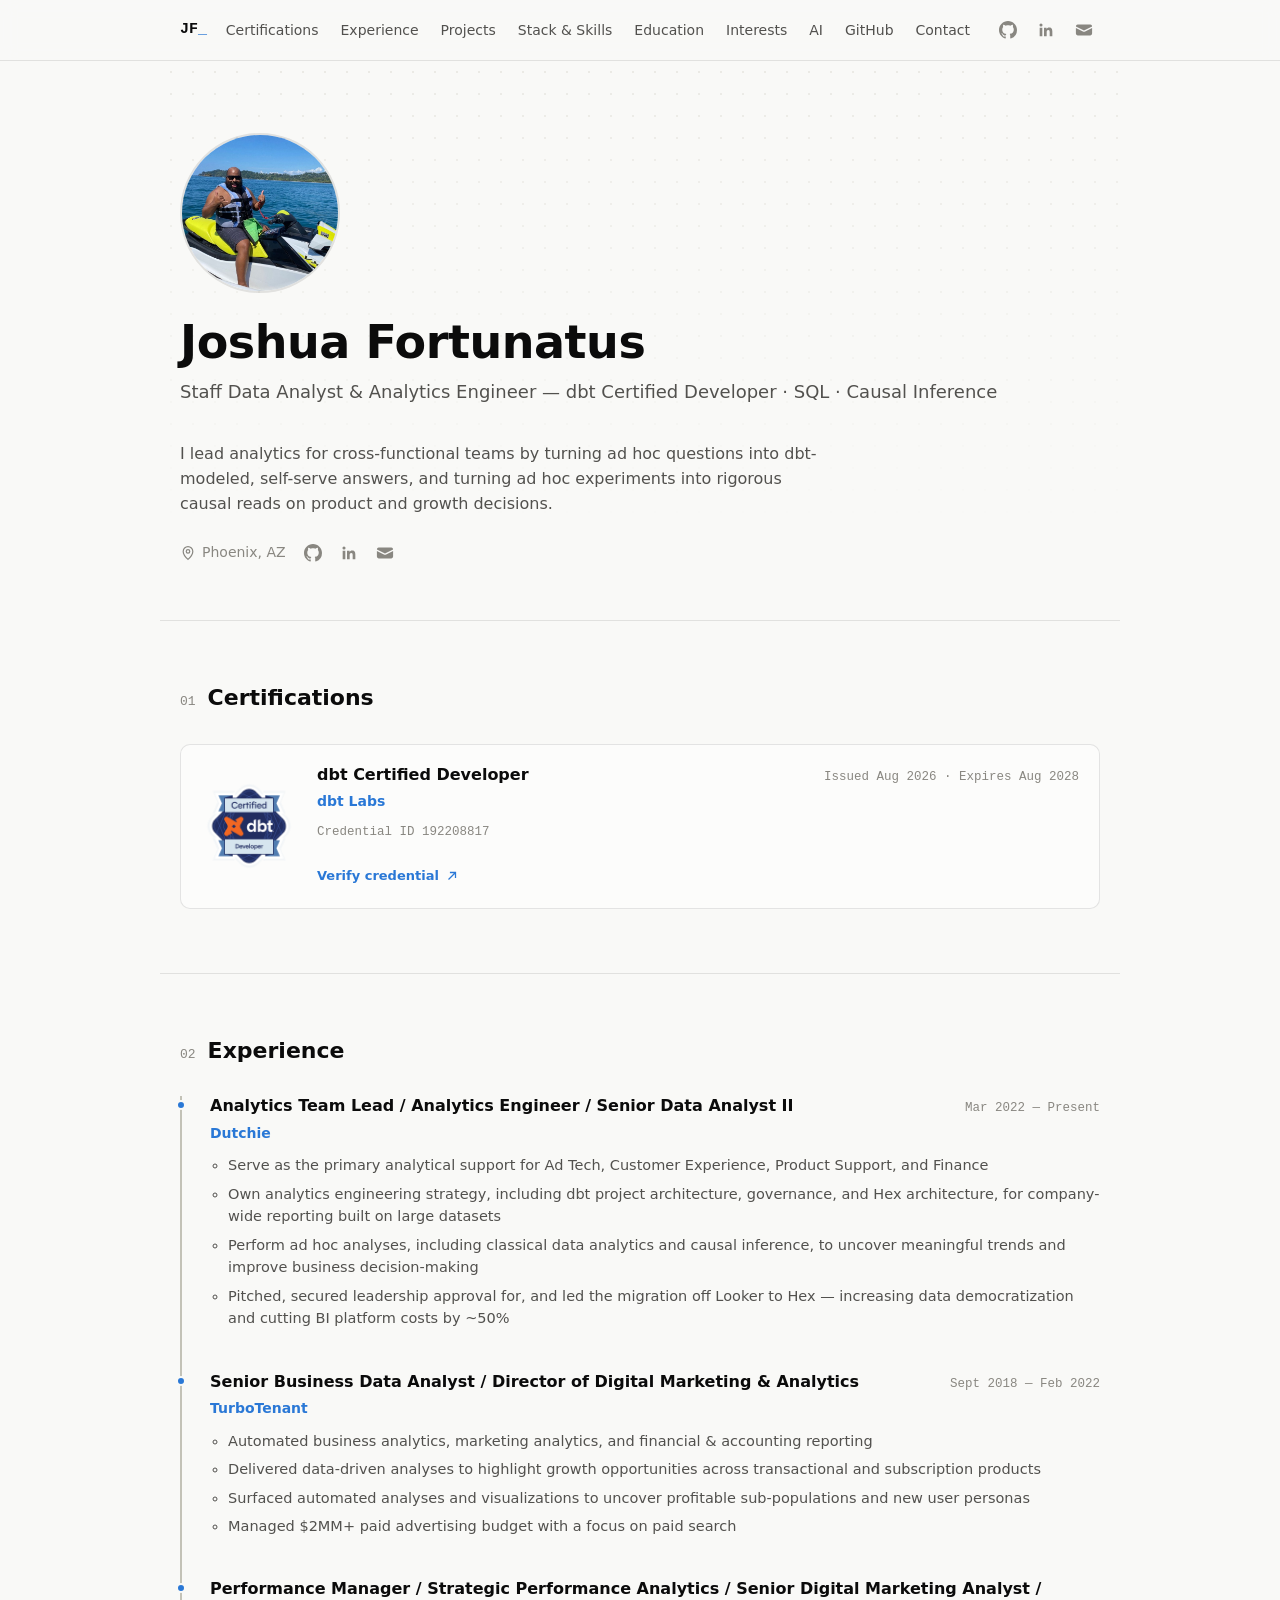
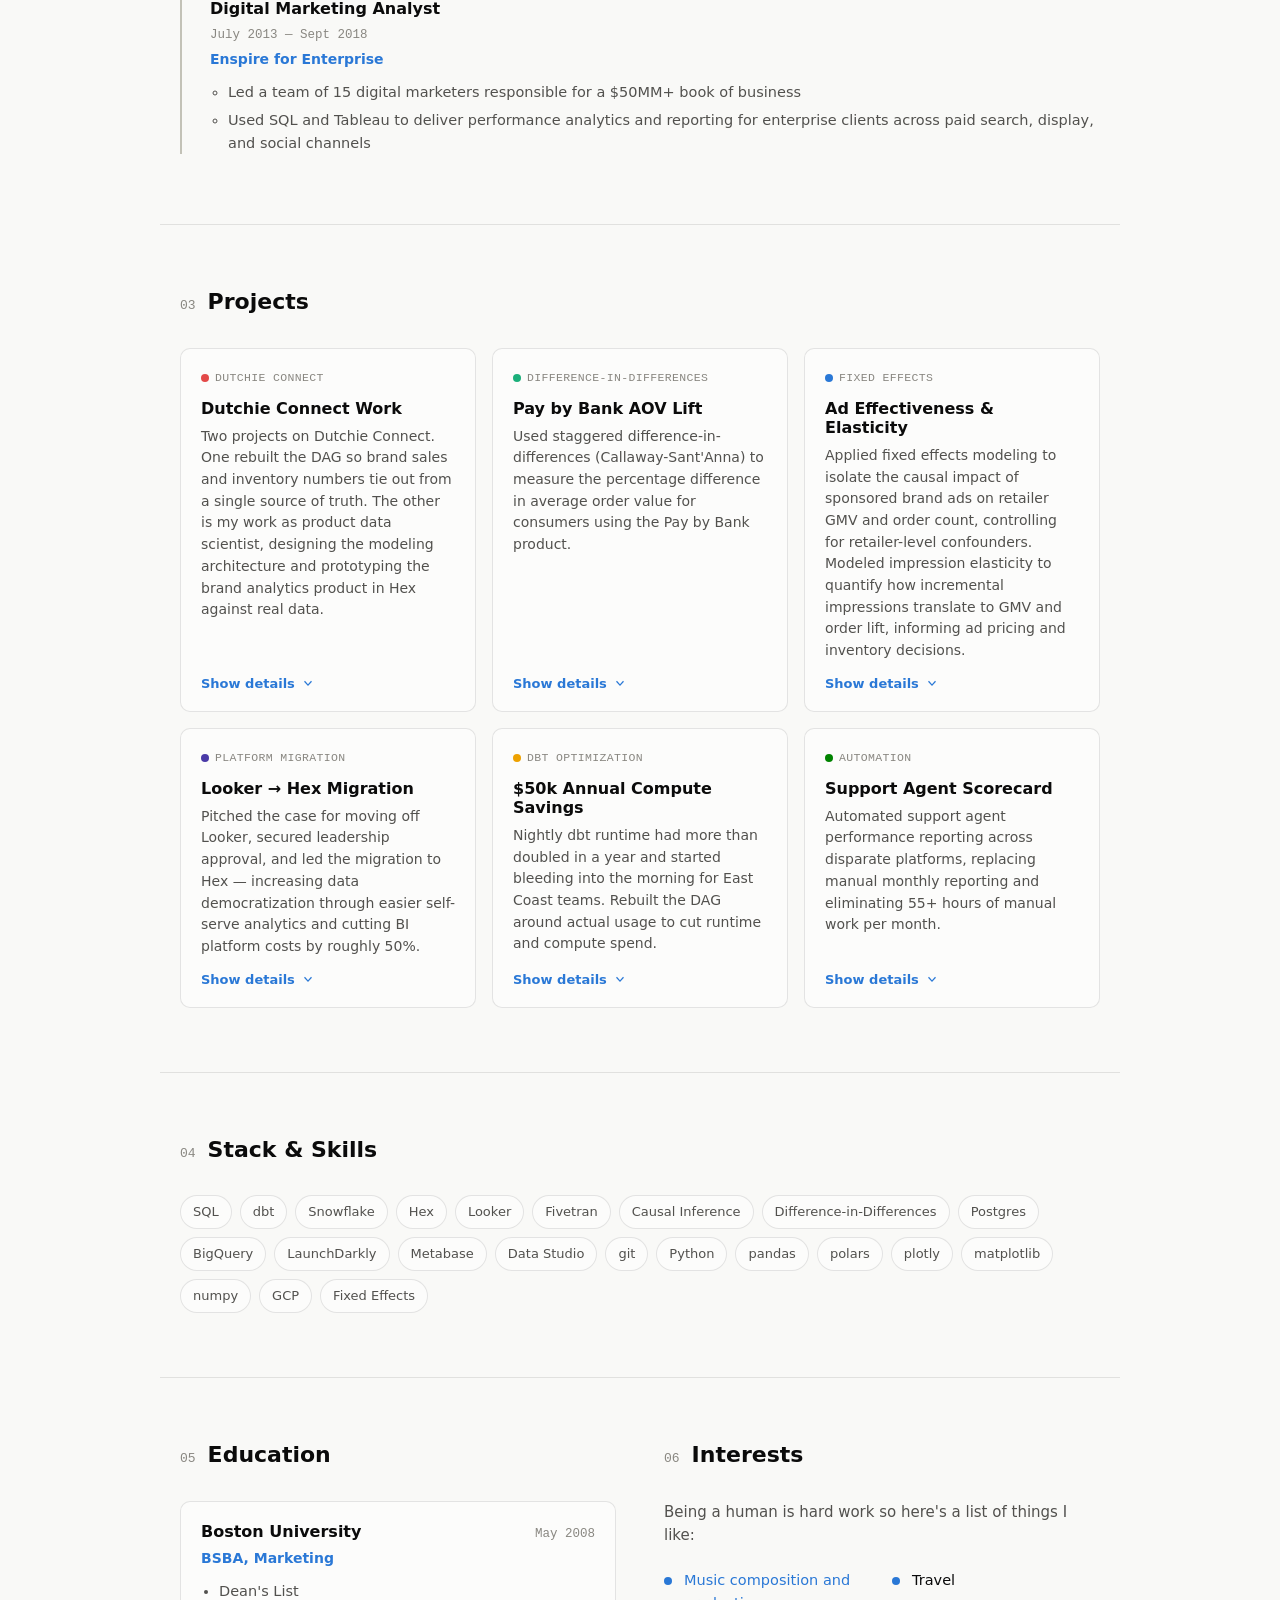
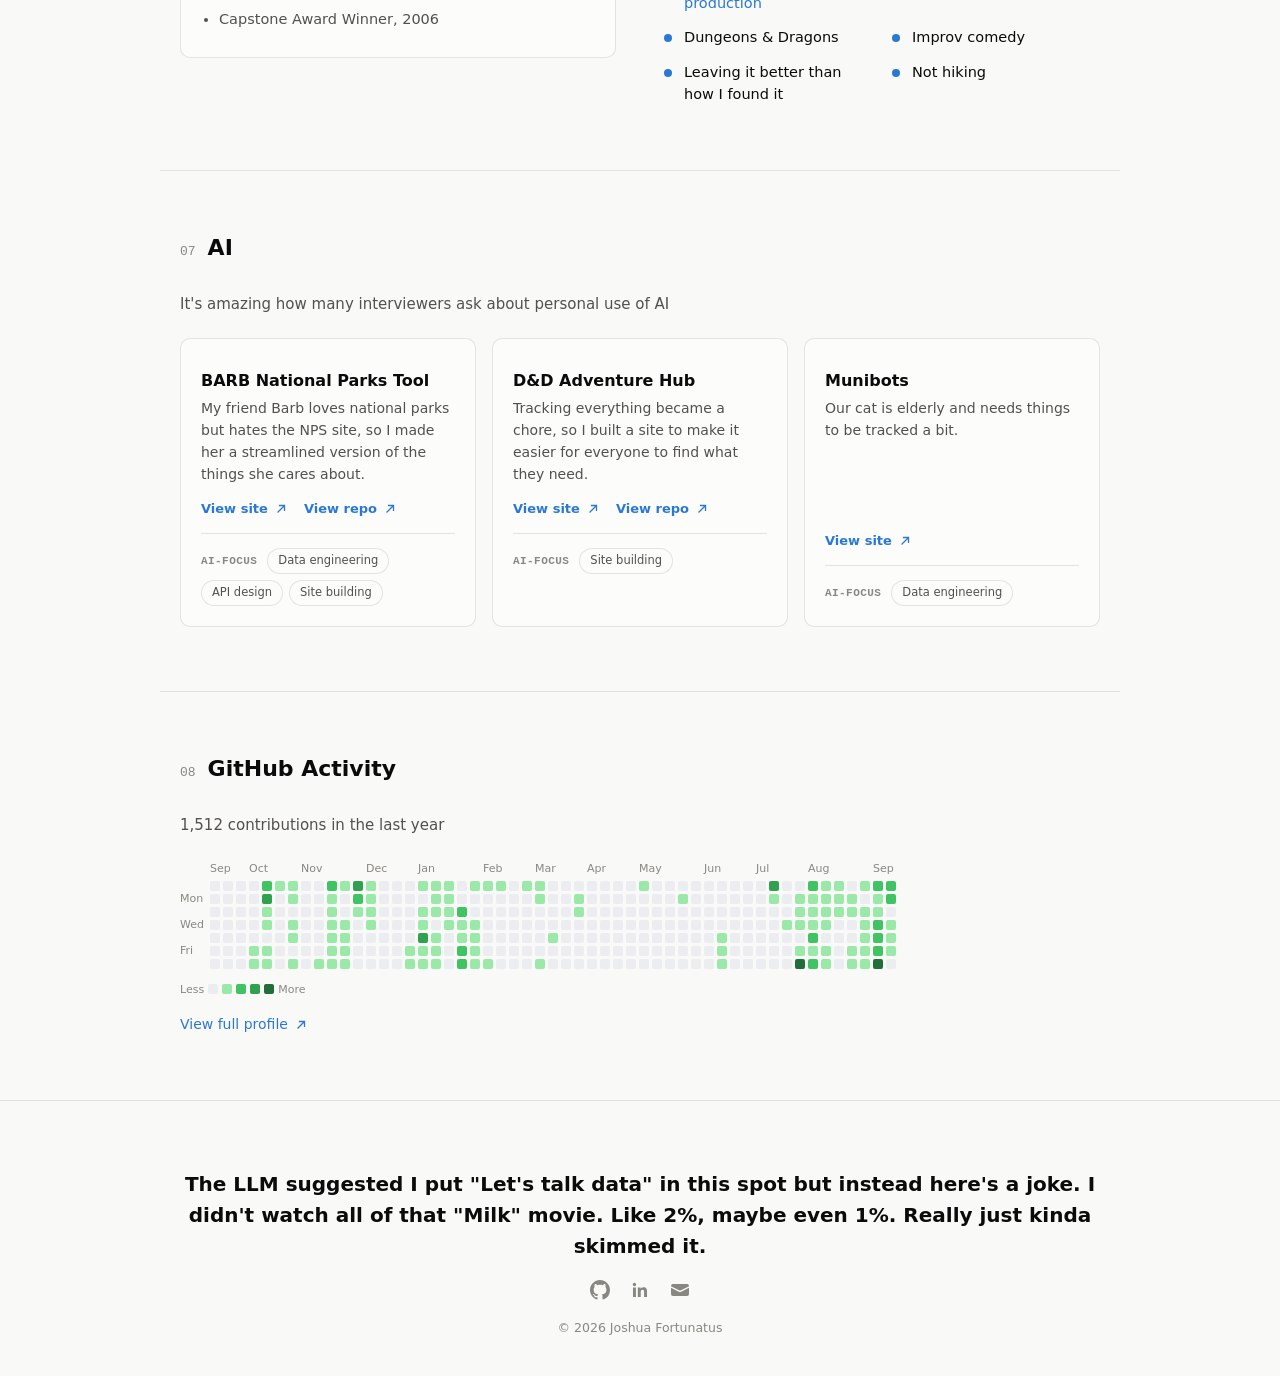
==== commit 7a11b5fe: "Rewrite Dutchie Connect card copy without em-dashes Co-Authored-By: Claude Sonnet 5 <noreply@anthrop" ====
--- a/index.html
+++ b/index.html
@@ -157,10 +157,11 @@
         <span class="badge"><i class="badge__dot badge__dot--6"></i>Dutchie Connect</span>
         <h3 class="project-card__title">Dutchie Connect Work</h3>
         <p class="project-card__desc">
-          Two connected efforts on Dutchie Connect: rebuilding the DAG so brand
-          sales and inventory numbers tie out from one source of truth, and —
-          as product data scientist — designing the modeling architecture and
-          prototyping the brand analytics product itself in Hex against real data.
+          Two projects on Dutchie Connect. One rebuilt the DAG so brand sales
+          and inventory numbers tie out from a single source of truth. The
+          other is my work as product data scientist, designing the modeling
+          architecture and prototyping the brand analytics product in Hex
+          against real data.
         </p>
         <button class="project-card__toggle" type="button" data-modal-open="modal-dutchie-connect">
           Show details
@@ -290,7 +291,7 @@
       </button>
       <div class="project-modal__choice" data-tab-choice>
         <h3 class="project-modal__title">Dutchie Connect Work</h3>
-        <p class="project-card__desc">Two connected efforts on Dutchie Connect — pick one to see the details.</p>
+        <p class="project-card__desc">Two projects on Dutchie Connect. Pick one to see the details.</p>
         <div class="project-modal__choice-buttons">
           <button class="project-modal__choice-btn" type="button" data-tab-target="tab-dag-rebuild">
             <span class="badge"><i class="badge__dot badge__dot--6"></i>Data Modeling</span>
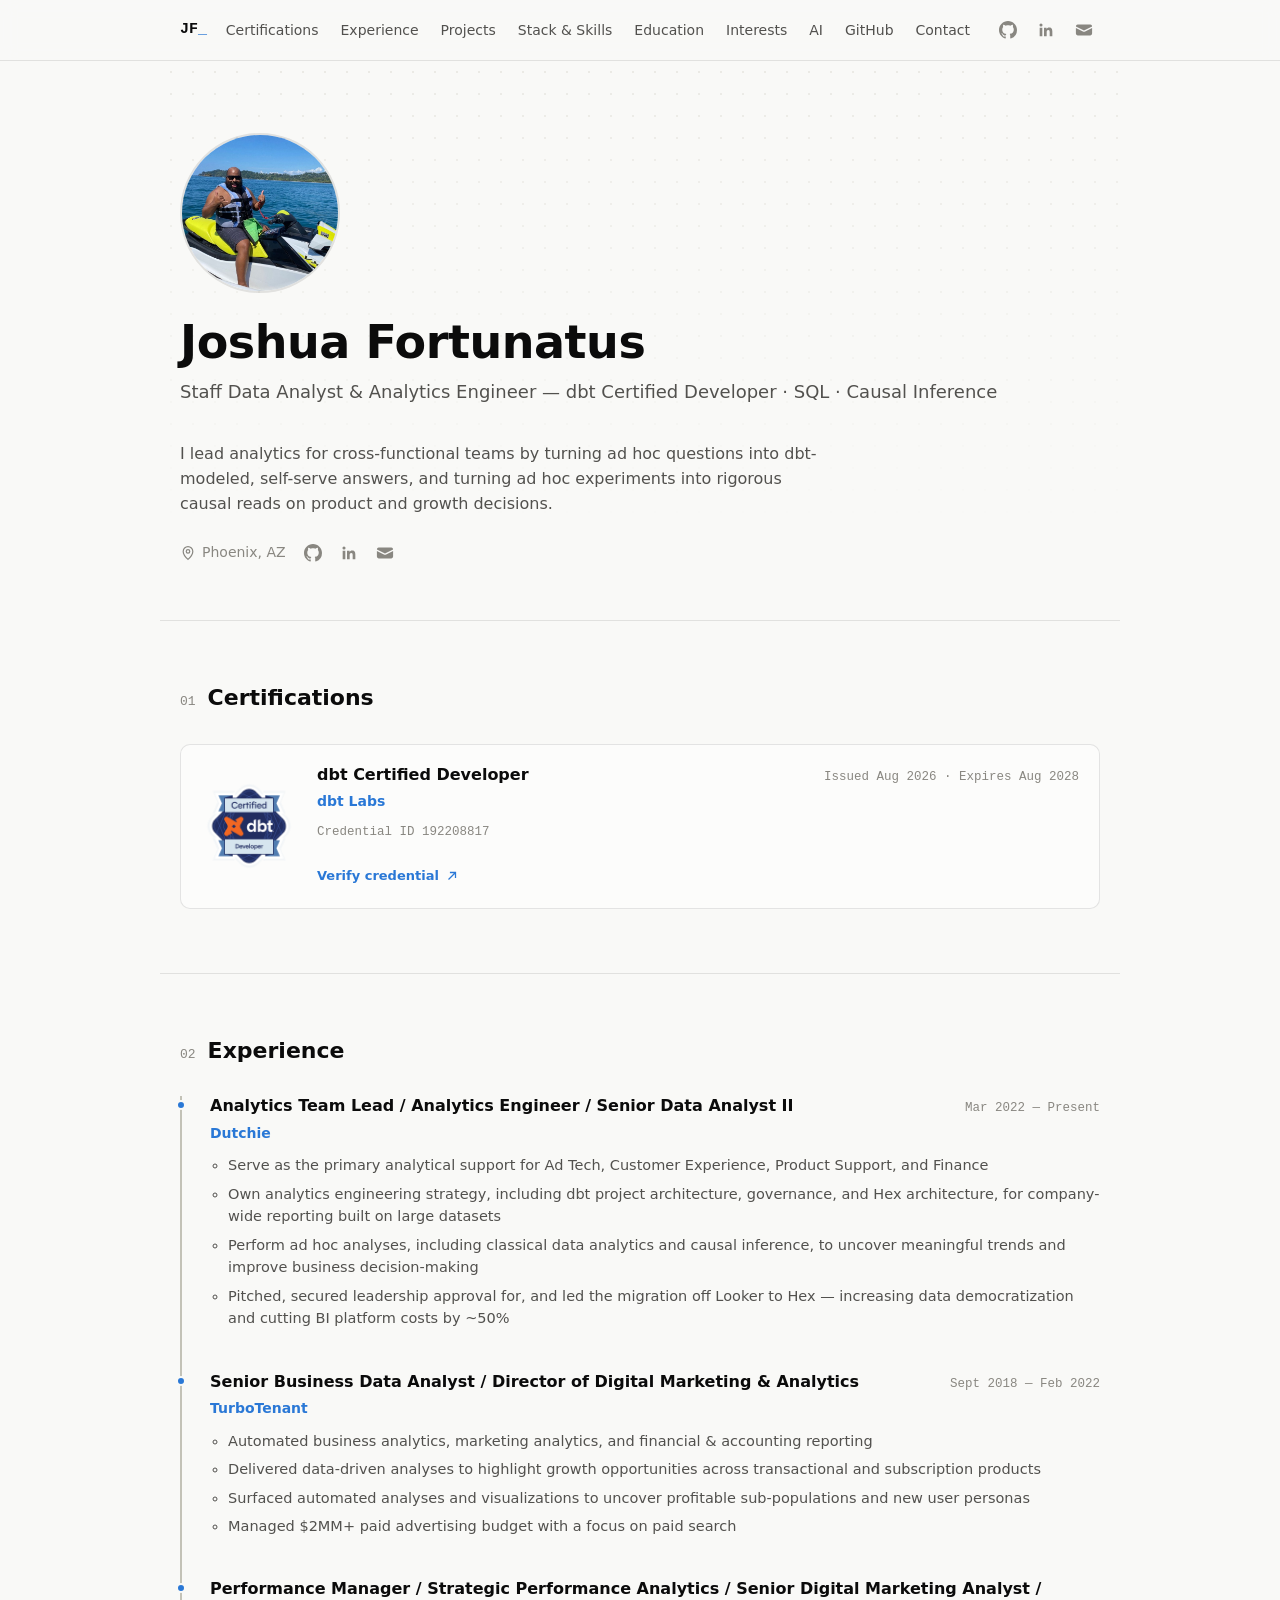
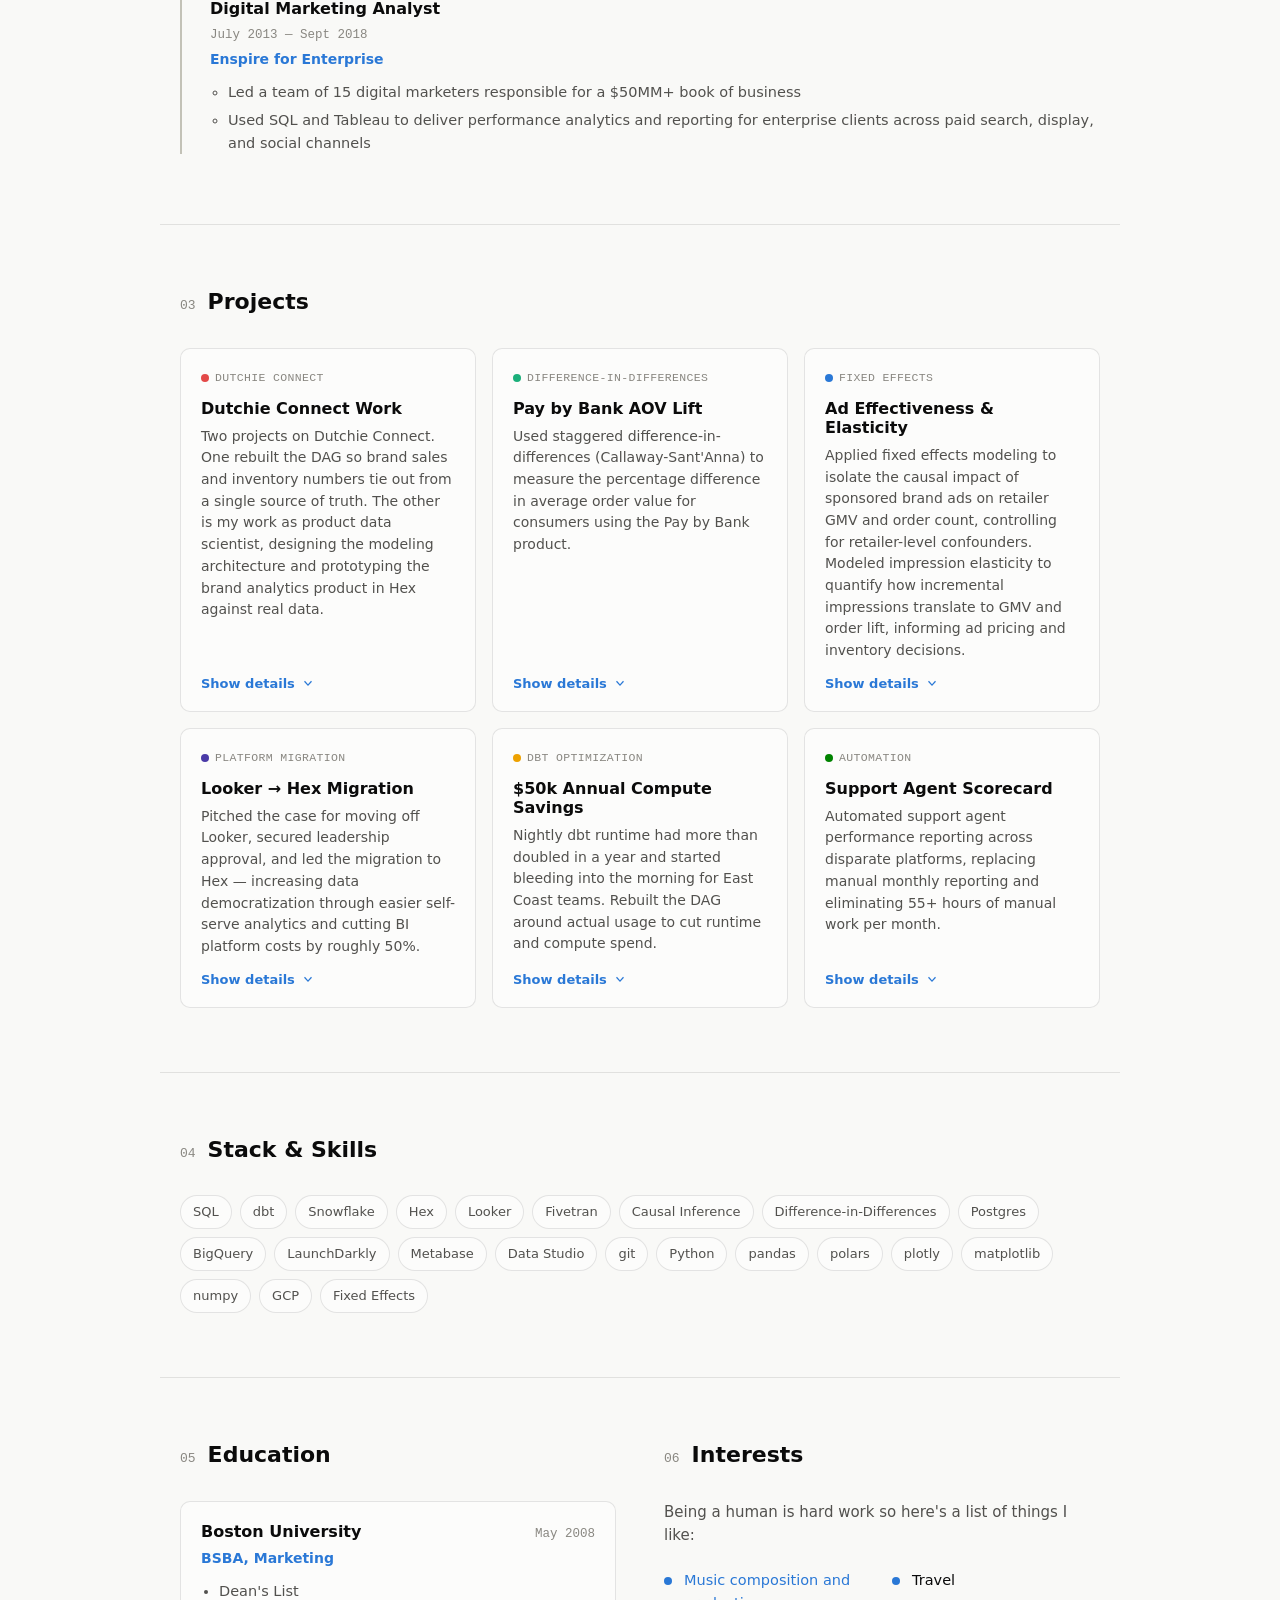
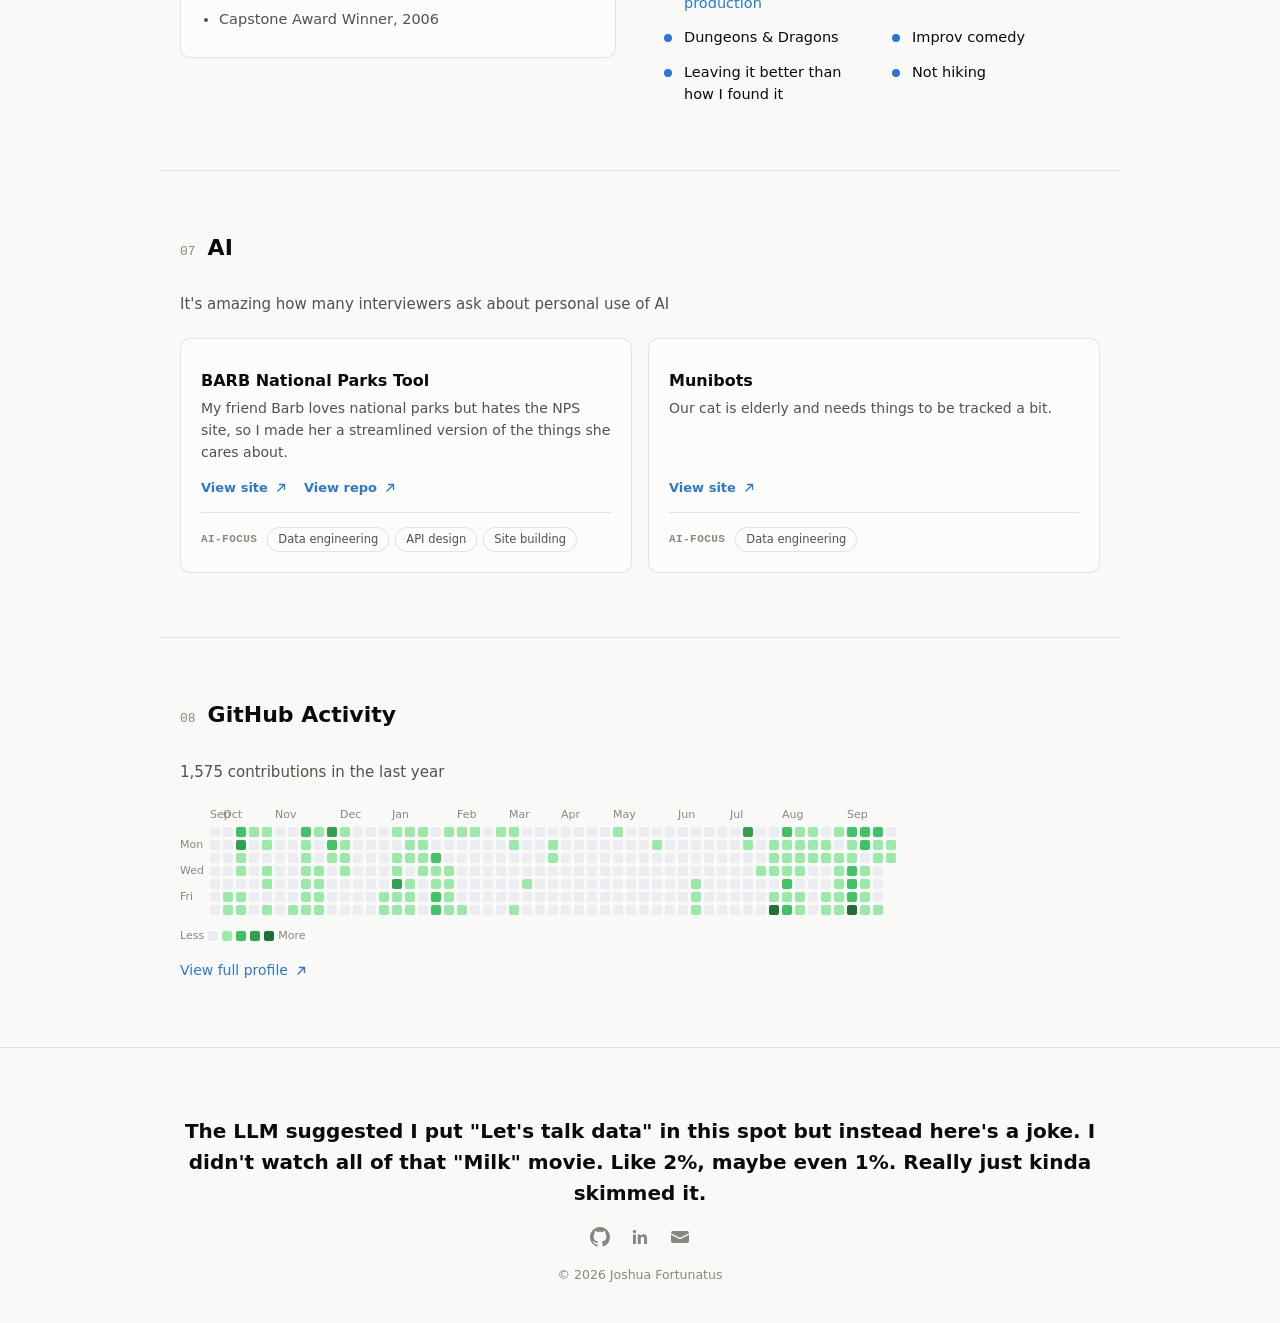
==== commit 717170d2: "Remove D&D Adventure Hub card from AI section" ====
--- a/index.html
+++ b/index.html
@@ -361,15 +361,15 @@
           <div class="detail-block">
             <h4 class="detail-block__label">Problem</h4>
             <ul>
-              <li>Dutchie Connect needed a brand-facing analytics product, but the modeling architecture and UX needed to be shaped and validated before committing to a full engineering build</li>
-              <li>Brands could see their own performance, but had no way to contextualize it against the broader market — pricing, velocity, and discounting all lived in isolation</li>
+              <li>Dutchie Connect needed a brand-facing analytics product, and someone had to own the modeling architecture and the UX together instead of handing them off between teams</li>
+              <li>Brands could see their own performance, but had no way to contextualize it against the broader market: pricing, velocity, and discounting all lived in isolation</li>
             </ul>
           </div>
           <div class="detail-block">
             <h4 class="detail-block__label">Approach</h4>
             <ul>
-              <li>Serving as the product data scientist for Connect, owning both the underlying modeling architecture and the UX end to end</li>
-              <li>Prototyped in Hex directly against real production data, rather than mocks, so design and modeling decisions could be validated against how the numbers actually behave</li>
+              <li>I am the product data scientist for Connect: I own the modeling architecture and design the product UX myself in Hex</li>
+              <li>I build directly against real production data instead of mocks, and engineering builds from what I ship in Hex rather than a separate spec</li>
             </ul>
           </div>
           <div class="detail-block">
@@ -377,14 +377,14 @@
             <ul>
               <li>Designed the Overview page: hero metrics and state-level penetration</li>
               <li>Designed the Brand Funded Deals page: campaign performance metrics for sponsored placements</li>
-              <li>Designed the Market Intelligence page: contextualizes brand performance against the market — penetration, pricing distribution, sales velocity, and discount metrics — to surface strategic options and opportunities</li>
+              <li>Designed the Market Intelligence page: contextualizes brand performance against the market with penetration, pricing distribution, sales velocity, and discount metrics, to surface strategic options and opportunities</li>
             </ul>
           </div>
           <div class="detail-block">
             <h4 class="detail-block__label">Outcome</h4>
             <ul>
-              <li>Gives stakeholders a working, real-data prototype of the product ahead of a full engineering build, de-risking the modeling and UX decisions early</li>
-              <li>Establishes the metric definitions and page structure that the eventual production build will inherit</li>
+              <li>My designs are what ship. Engineering builds the Overview, Brand Funded Deals, and Market Intelligence pages directly from the Hex prototype.</li>
+              <li>The metric definitions I set in the prototype are the ones the production build runs on</li>
             </ul>
           </div>
         </div>
@@ -639,28 +639,6 @@
       </article>
 
       <article class="project-card">
-        <h3 class="project-card__title">D&amp;D Adventure Hub</h3>
-        <p class="project-card__desc">
-          Tracking everything became a chore, so I built a site to make it
-          easier for everyone to find what they need.
-        </p>
-        <div class="project-card__links">
-          <a class="project-card__link" href="https://joshuafortunatus.github.io/dnd/" target="_blank" rel="noopener">
-            View site
-            <svg viewBox="0 0 20 20" width="14" height="14" fill="none" stroke="currentColor" stroke-width="1.8"><path d="M7 5h8v8M15 5 5 15"/></svg>
-          </a>
-          <a class="project-card__link" href="https://github.com/joshuafortunatus/dnd" target="_blank" rel="noopener">
-            View repo
-            <svg viewBox="0 0 20 20" width="14" height="14" fill="none" stroke="currentColor" stroke-width="1.8"><path d="M7 5h8v8M15 5 5 15"/></svg>
-          </a>
-        </div>
-        <div class="ai-focus">
-          <span class="ai-focus__label">AI-focus</span>
-          <span class="pill">Site building</span>
-        </div>
-      </article>
-
-      <article class="project-card">
         <h3 class="project-card__title">Munibots</h3>
         <p class="project-card__desc">
           Our cat is elderly and needs things to be tracked a bit.
--- a/css/styles.css
+++ b/css/styles.css
@@ -565,7 +565,7 @@
 }
 
 .project-modal__back {
-  display: inline-flex;
+  display: flex;
   align-items: center;
   gap: 4px;
   font-family: var(--font-mono);
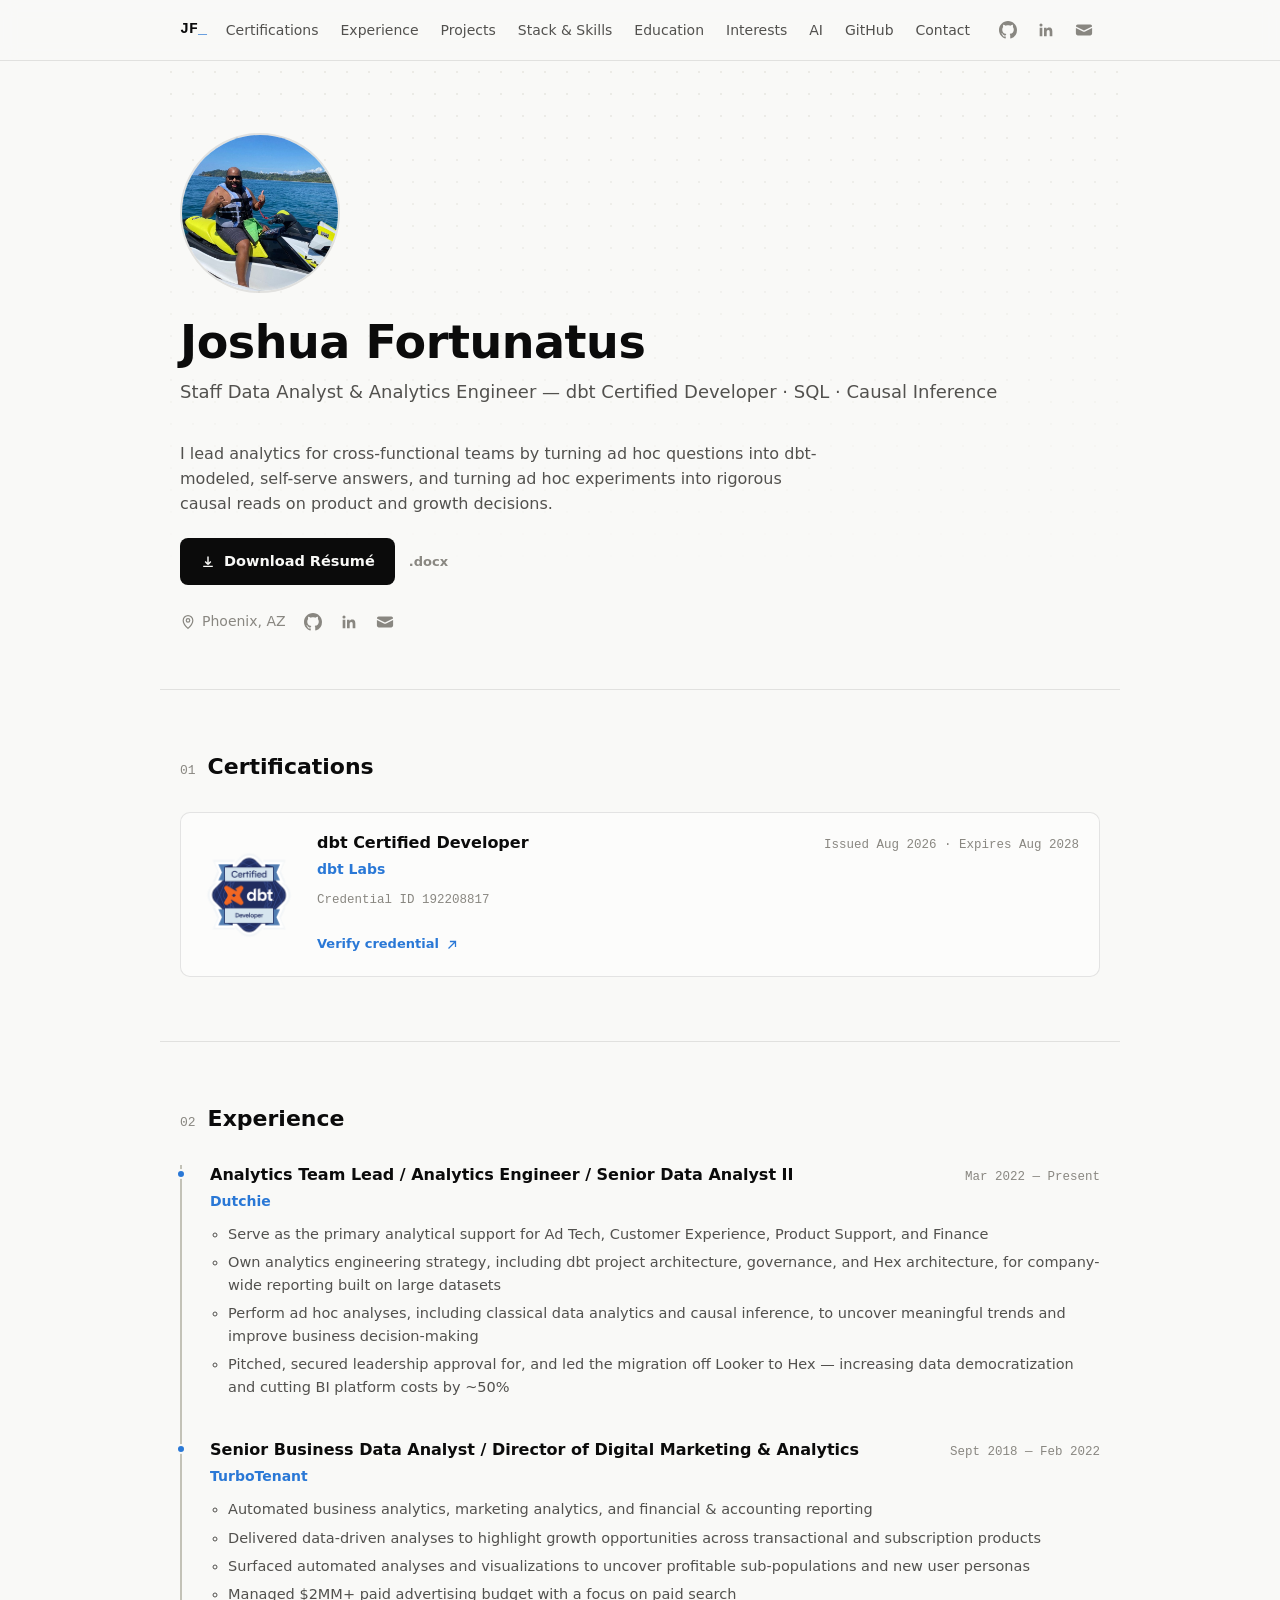
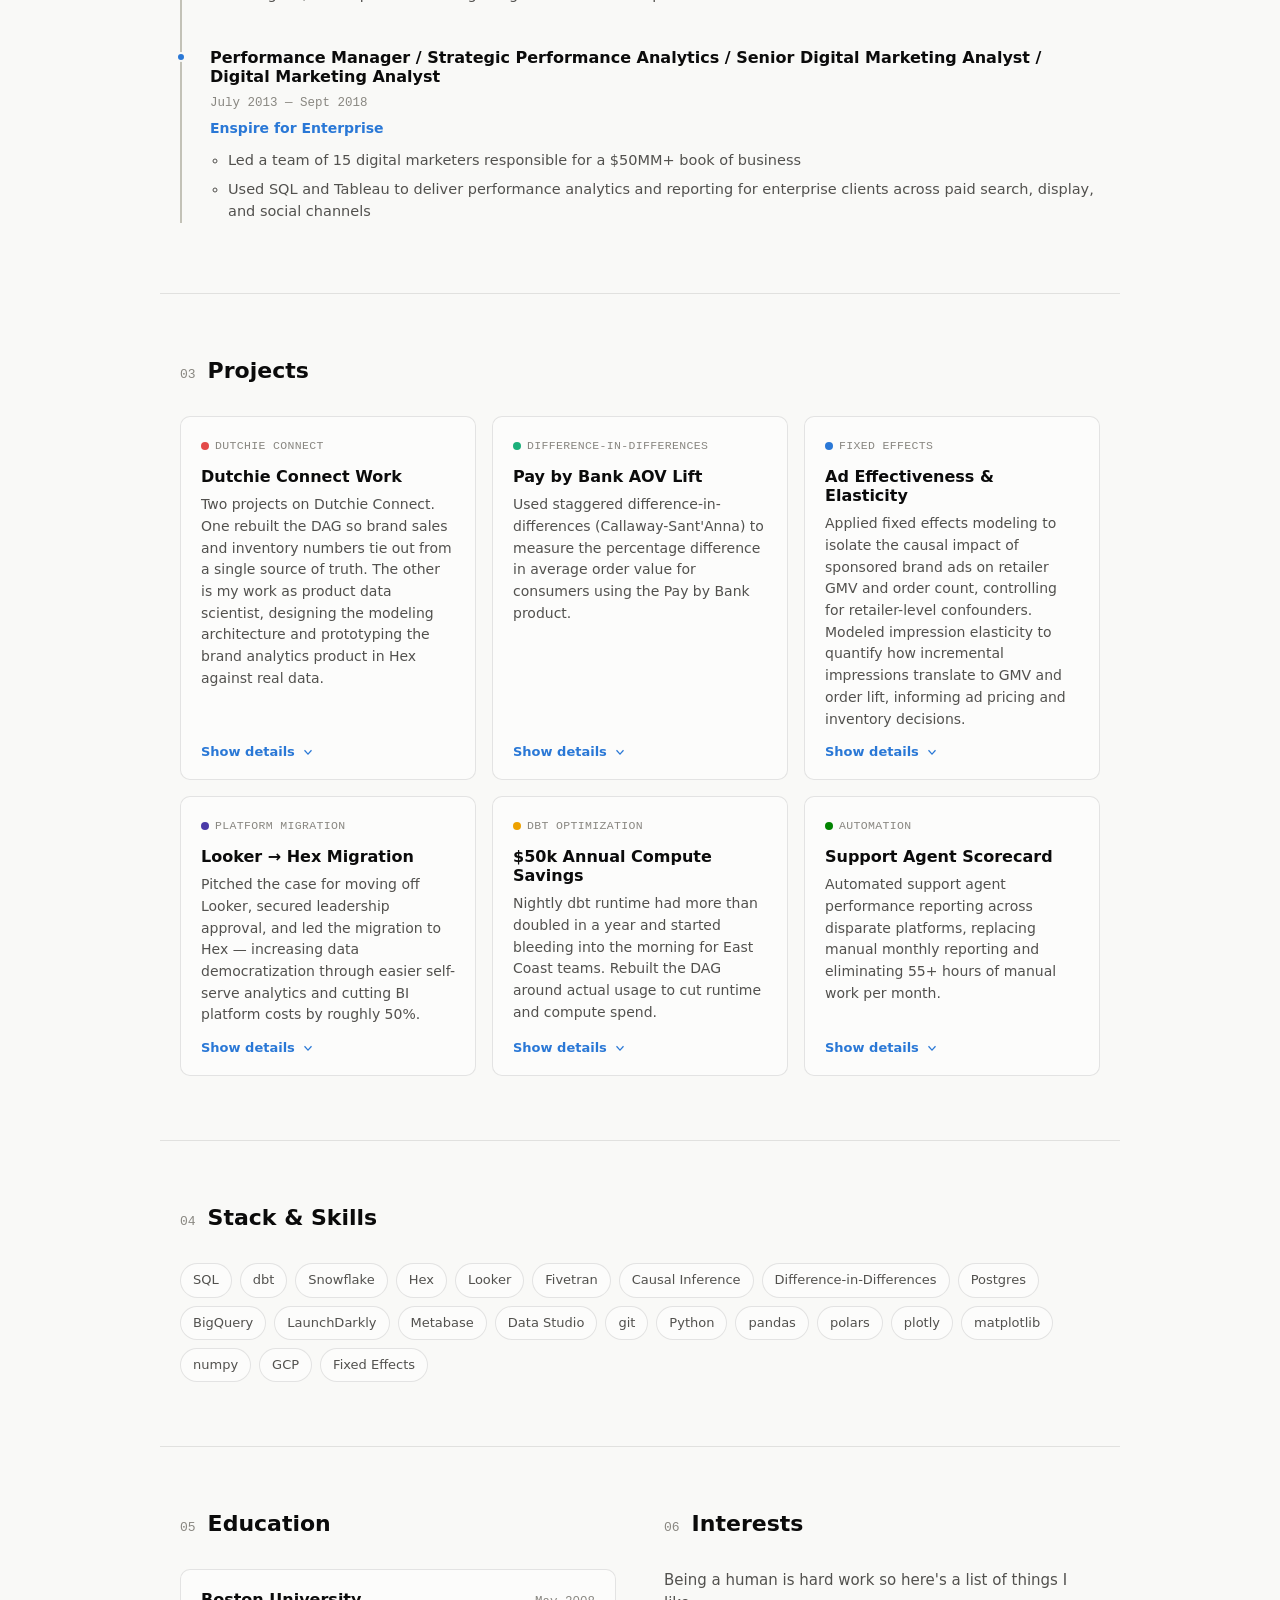
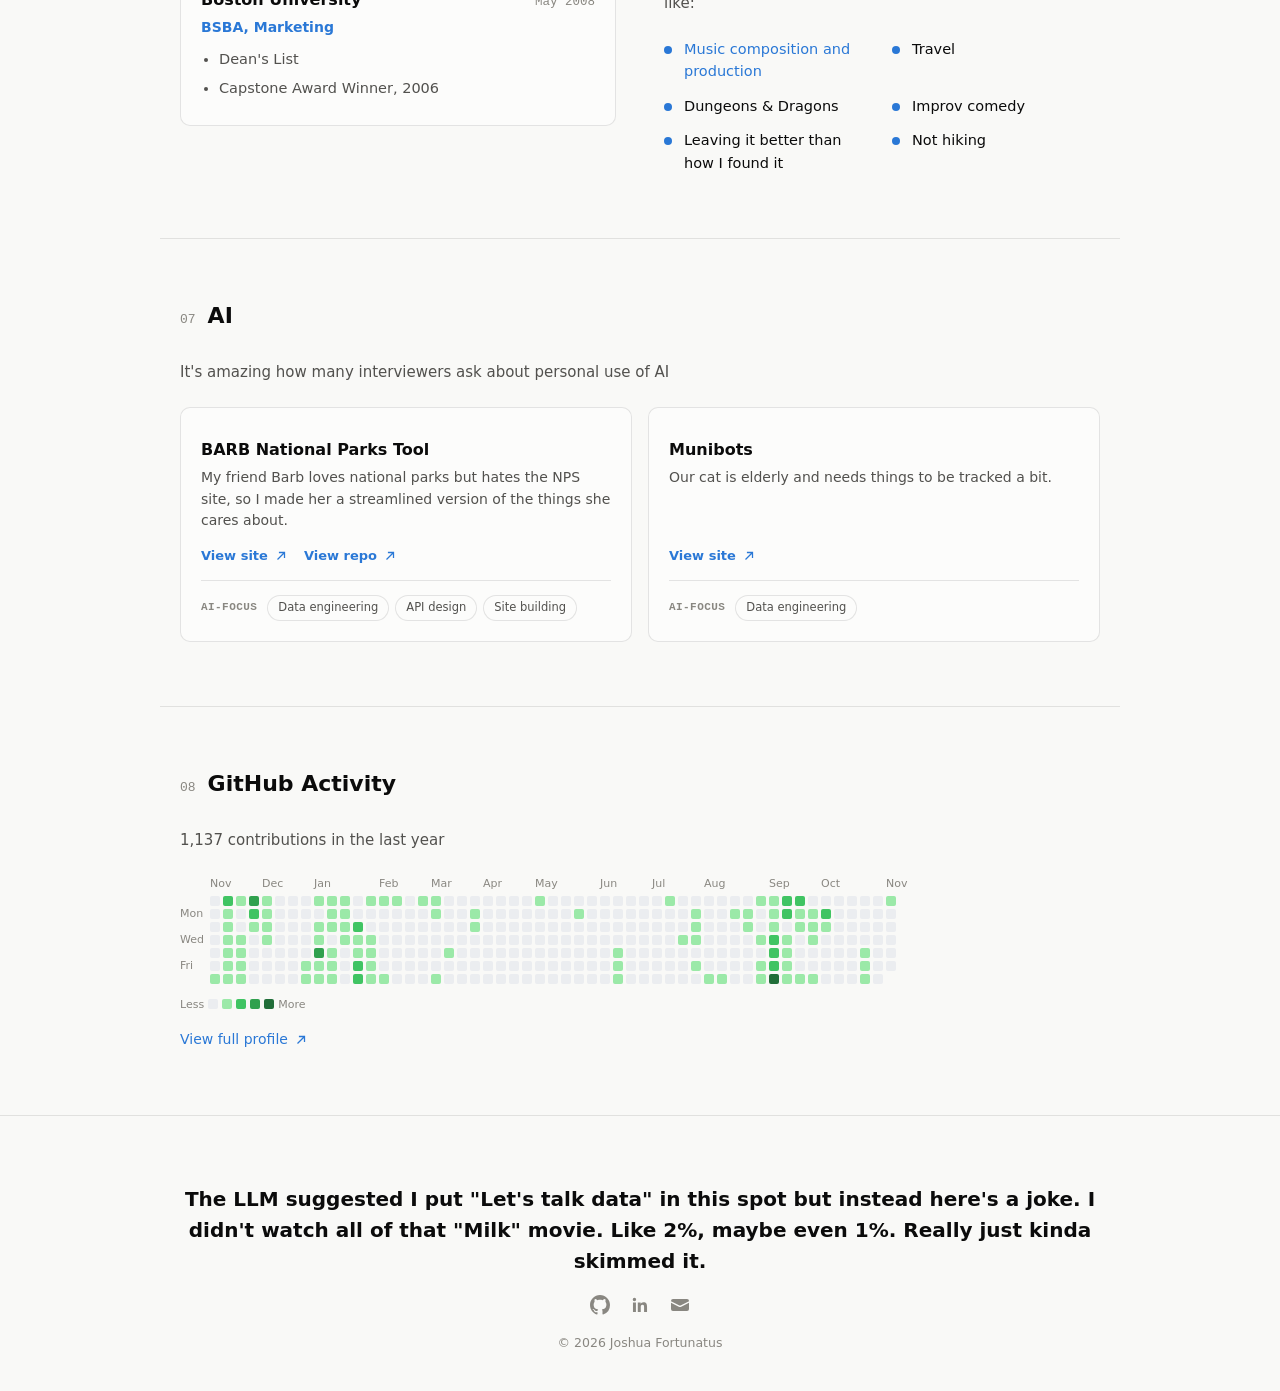
==== commit 680402d3: "Add résumé download button to hero section High-contrast PDF download button with a secondary .docx " ====
--- a/index.html
+++ b/index.html
@@ -57,6 +57,13 @@
         dbt-modeled, self-serve answers, and turning ad hoc experiments into
         rigorous causal reads on product and growth decisions.
       </p>
+      <div class="hero__resume">
+        <a class="btn-resume" href="files/Joshua-Fortunatus-Resume.pdf" download>
+          <svg viewBox="0 0 20 20" width="16" height="16" fill="none" stroke="currentColor" stroke-width="1.8"><path d="M10 3v10m0 0 3.5-3.5M10 13l-3.5-3.5M4 15.5h12"/></svg>
+          Download Résumé
+        </a>
+        <a class="btn-resume__alt" href="files/Joshua-Fortunatus-Resume.docx" download>.docx</a>
+      </div>
       <div class="hero__meta">
         <span class="hero__loc">
           <svg viewBox="0 0 20 20" width="16" height="16" fill="none" stroke="currentColor" stroke-width="1.5"><path d="M10 18s6-5.5 6-10a6 6 0 1 0-12 0c0 4.5 6 10 6 10Z"/><circle cx="10" cy="8" r="2.2"/></svg>
--- a/css/styles.css
+++ b/css/styles.css
@@ -210,6 +210,41 @@
   margin-top: 18px;
   max-width: 640px;
   color: var(--ink-secondary);
+}
+
+.hero__resume {
+  margin-top: 22px;
+  display: flex;
+  flex-wrap: wrap;
+  align-items: center;
+  gap: 14px;
+}
+
+.btn-resume {
+  display: inline-flex;
+  align-items: center;
+  gap: 8px;
+  padding: 12px 20px;
+  border-radius: 8px;
+  background: var(--ink-primary);
+  color: var(--page);
+  font-weight: 600;
+  font-size: 14.5px;
+}
+
+.btn-resume:hover {
+  background: var(--accent);
+  text-decoration: none;
+}
+
+.btn-resume__alt {
+  font-size: 13px;
+  font-weight: 600;
+  color: var(--ink-muted);
+}
+
+.btn-resume__alt:hover {
+  color: var(--accent);
 }
 
 .hero__meta {
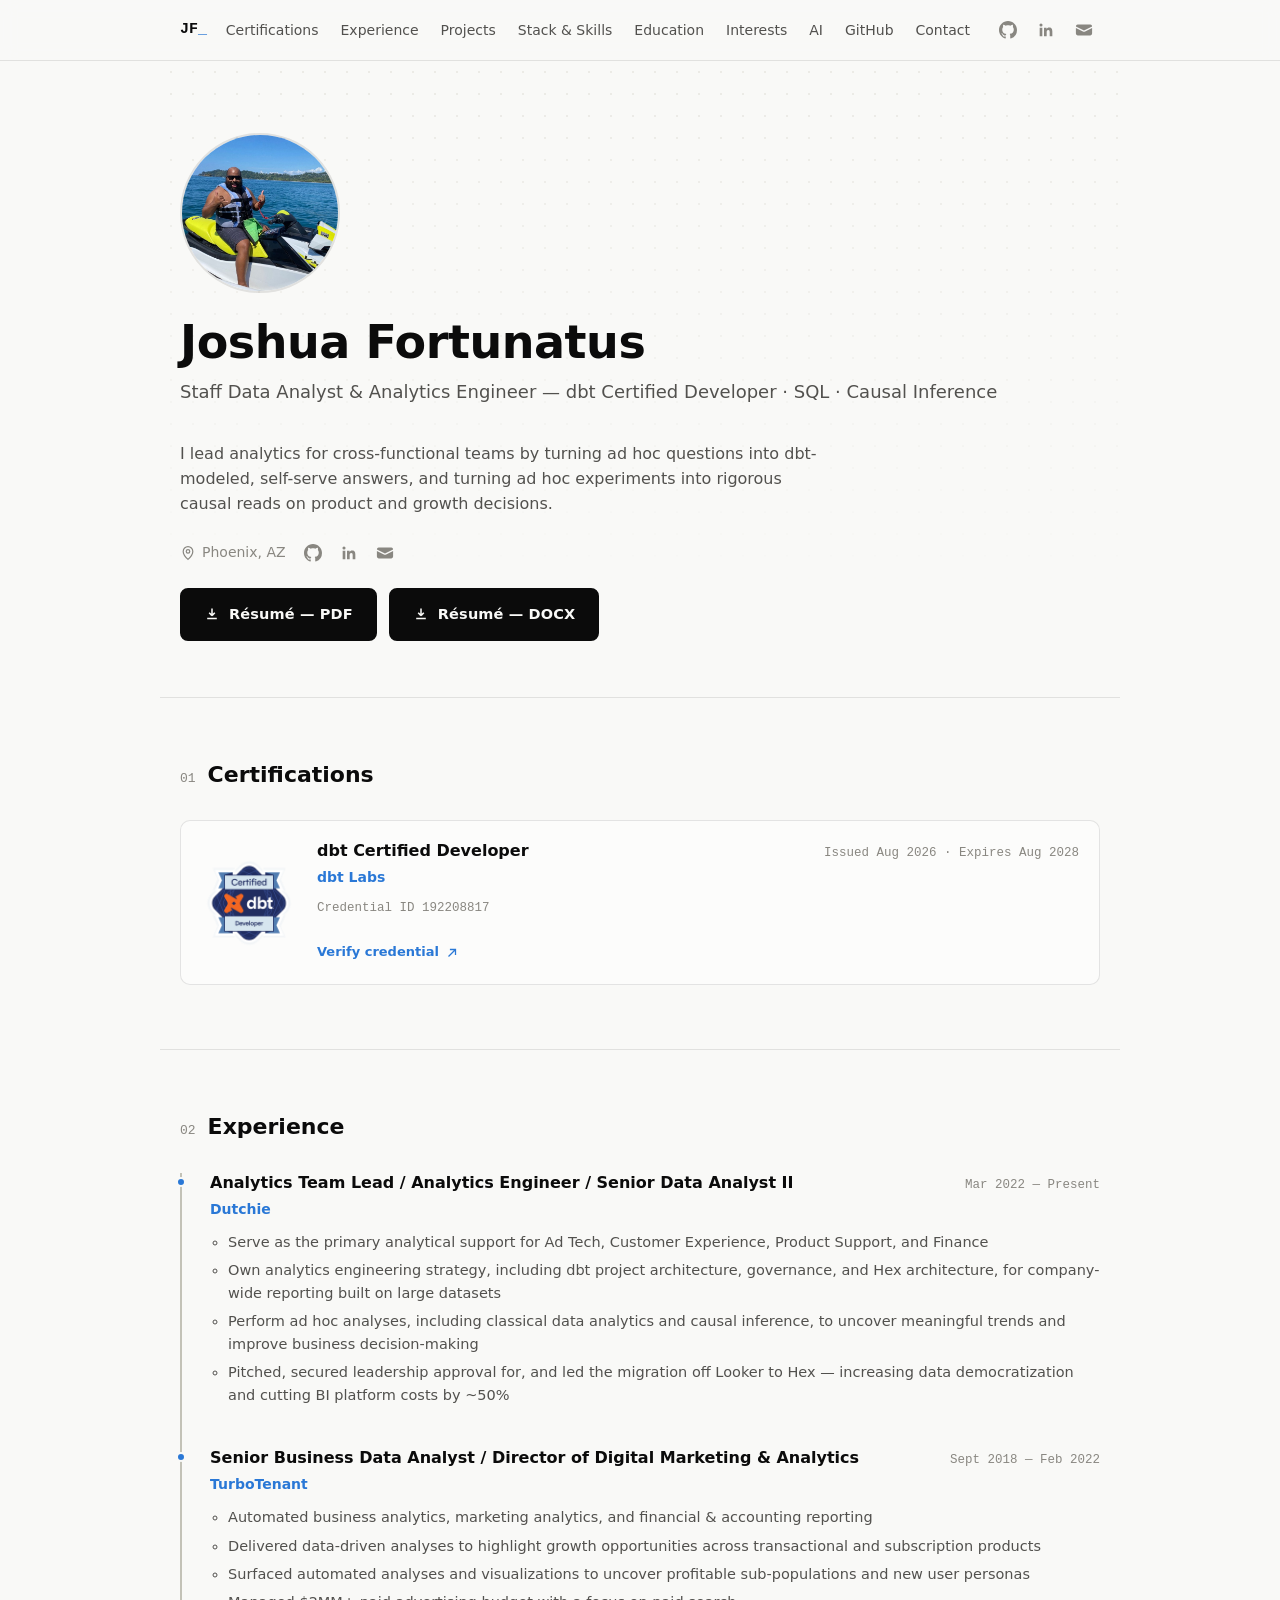
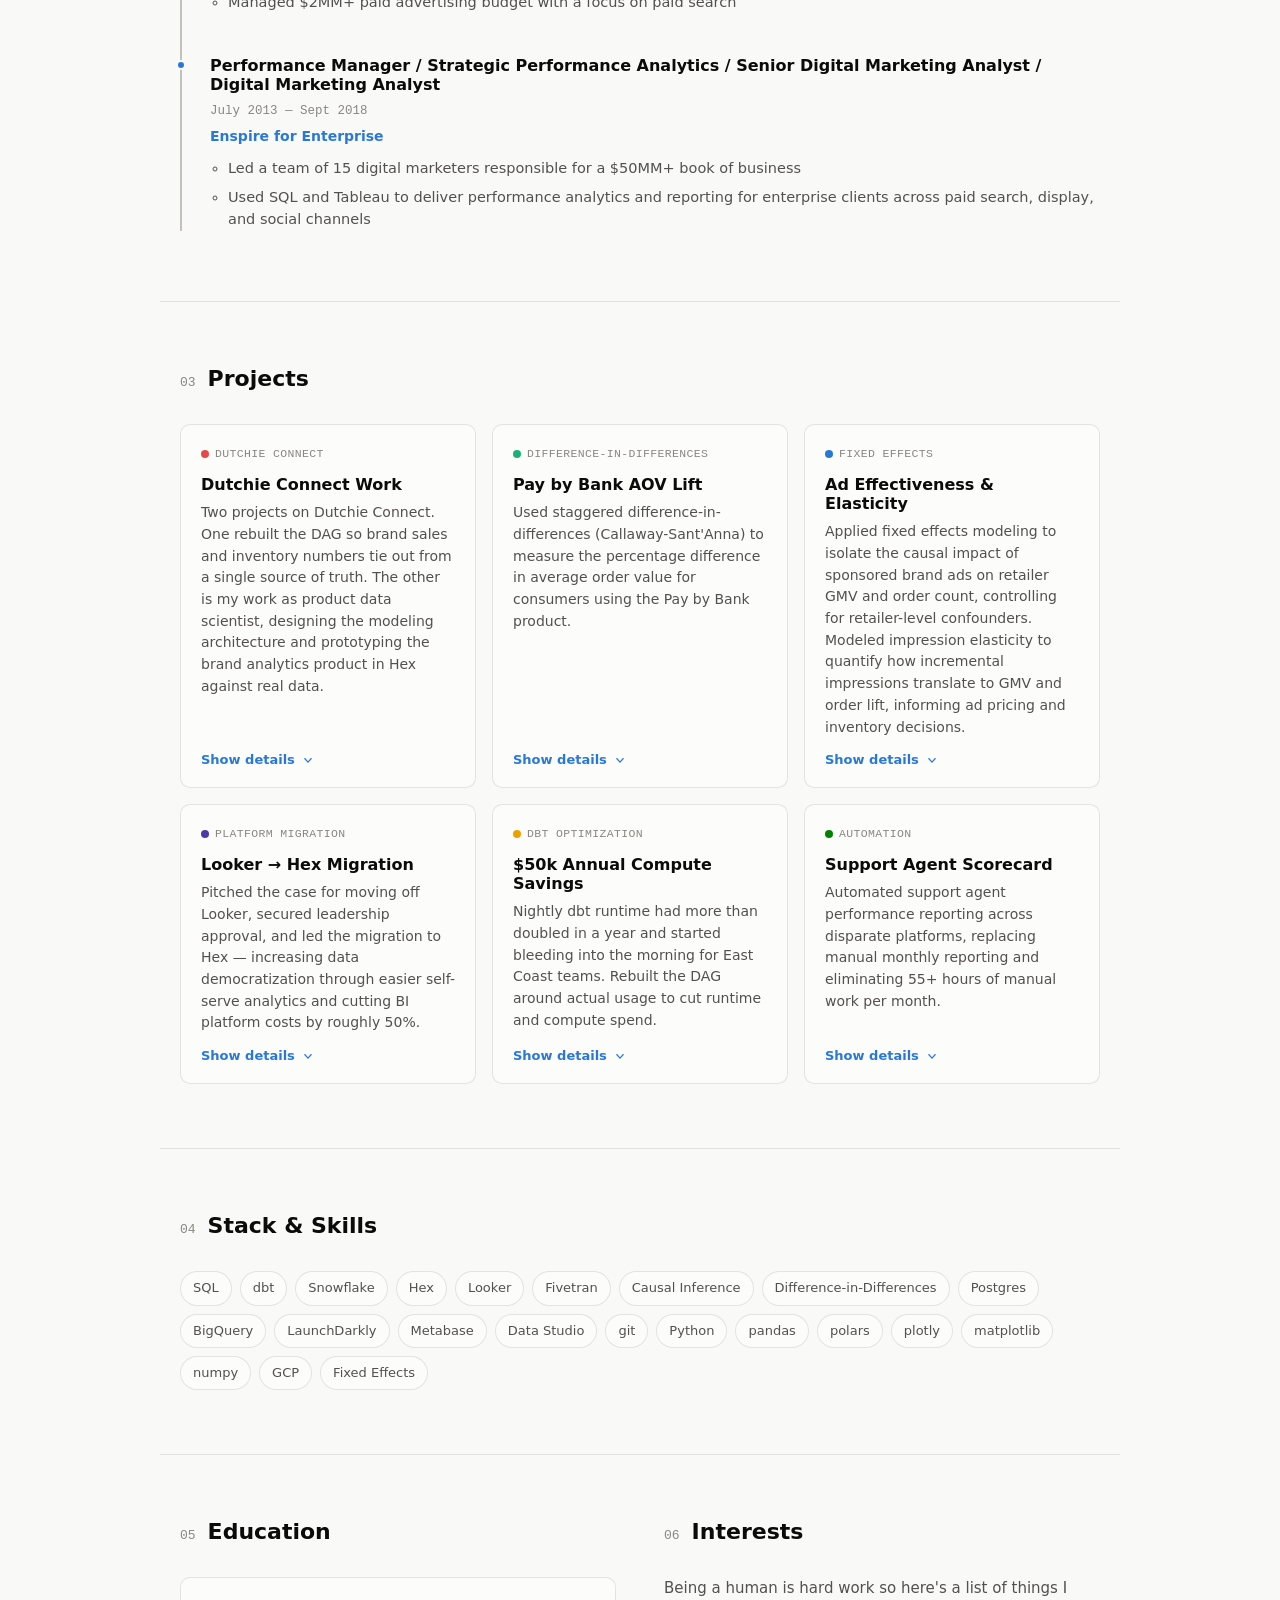
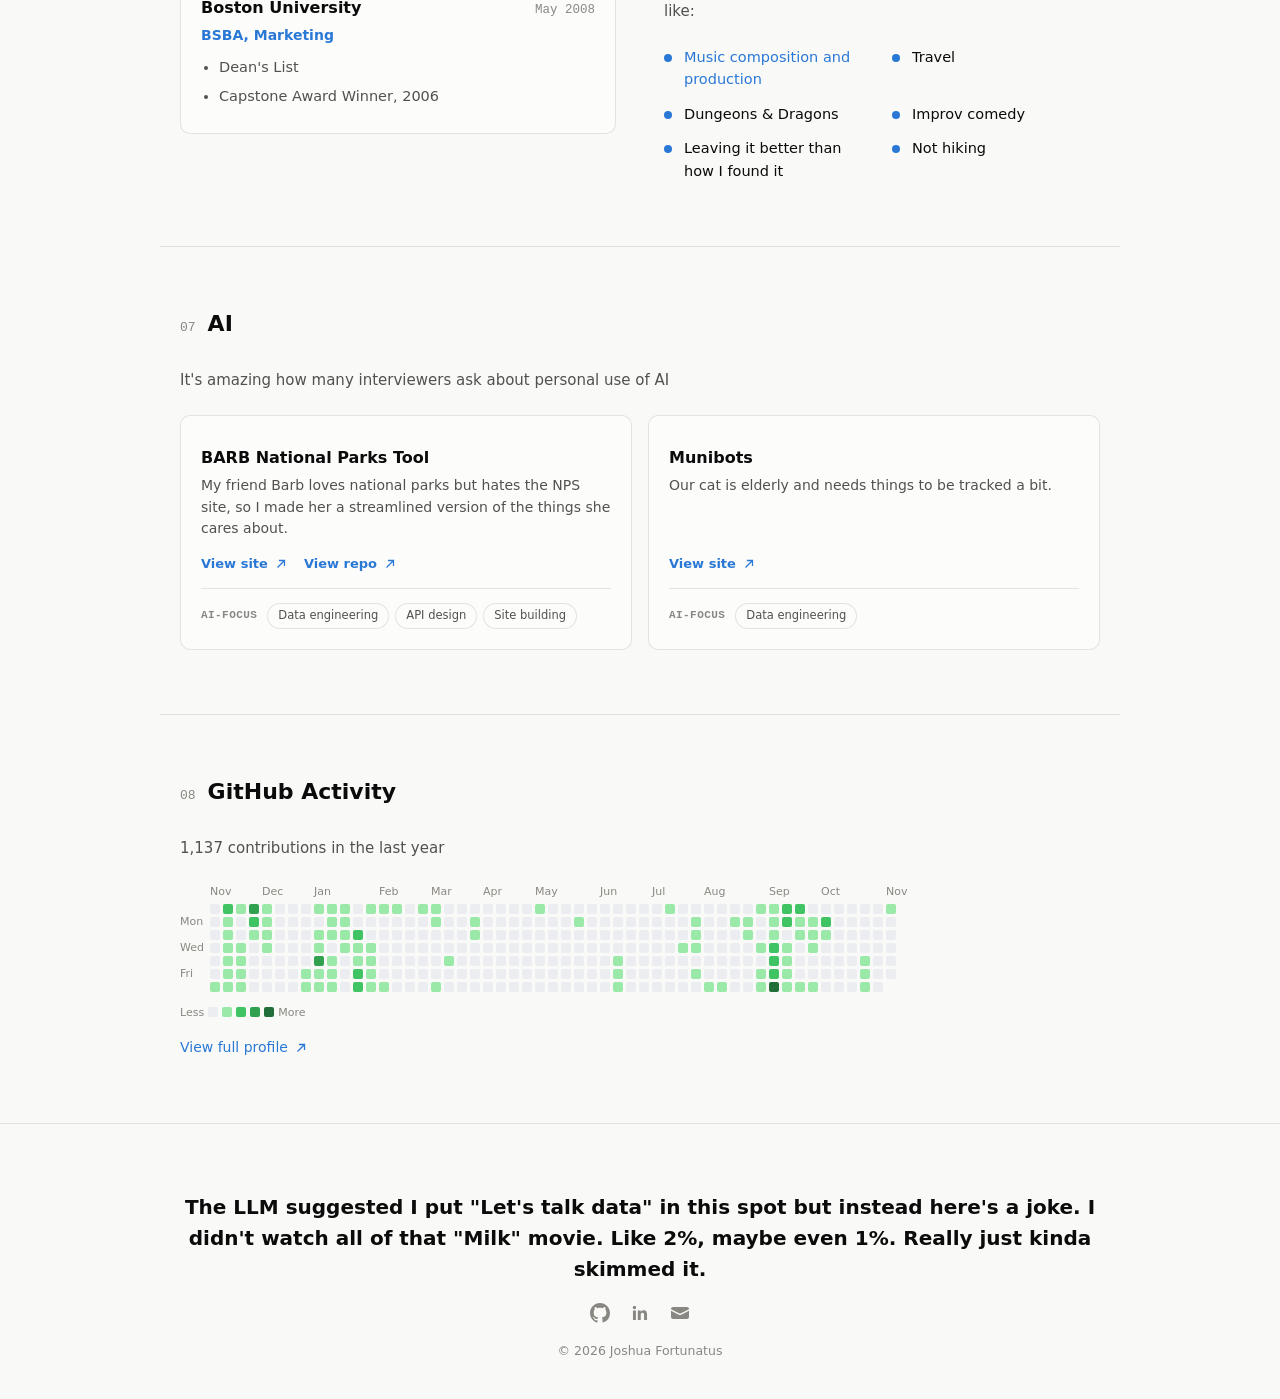
==== commit 39a2b0fe: "Make résumé downloads solid high-contrast buttons below the links row Separate PDF and DOCX buttons " ====
--- a/index.html
+++ b/index.html
@@ -6,7 +6,7 @@
 <title>Joshua Fortunatus — Staff Data Analyst</title>
 <meta name="description" content="Joshua Fortunatus — Staff Data Analyst. Analytics leadership, dbt architecture, BI modeling, and causal inference for product & growth teams.">
 <link rel="icon" href="data:,">
-<link rel="stylesheet" href="css/styles.css">
+<link rel="stylesheet" href="css/styles.css?v=2">
 </head>
 <body>
 
@@ -57,13 +57,6 @@
         dbt-modeled, self-serve answers, and turning ad hoc experiments into
         rigorous causal reads on product and growth decisions.
       </p>
-      <div class="hero__resume">
-        <a class="btn-resume" href="files/Joshua-Fortunatus-Resume.pdf" download>
-          <svg viewBox="0 0 20 20" width="16" height="16" fill="none" stroke="currentColor" stroke-width="1.8"><path d="M10 3v10m0 0 3.5-3.5M10 13l-3.5-3.5M4 15.5h12"/></svg>
-          Download Résumé
-        </a>
-        <a class="btn-resume__alt" href="files/Joshua-Fortunatus-Resume.docx" download>.docx</a>
-      </div>
       <div class="hero__meta">
         <span class="hero__loc">
           <svg viewBox="0 0 20 20" width="16" height="16" fill="none" stroke="currentColor" stroke-width="1.5"><path d="M10 18s6-5.5 6-10a6 6 0 1 0-12 0c0 4.5 6 10 6 10Z"/><circle cx="10" cy="8" r="2.2"/></svg>
@@ -77,6 +70,16 @@
         </a>
         <a class="hero__link" href="mailto:joshuafortunatus@gmail.com" aria-label="Email" title="joshuafortunatus@gmail.com">
           <svg viewBox="0 0 20 20" width="18" height="18" fill="currentColor"><path d="M3 4a2 2 0 0 0-2 2v.161l8.441 4.221a1.25 1.25 0 0 0 1.118 0L19 6.162V6a2 2 0 0 0-2-2H3Z"/><path d="M19 7.839l-7.77 3.885a2.75 2.75 0 0 1-2.46 0L1 7.839V14a2 2 0 0 0 2 2h14a2 2 0 0 0 2-2V7.839Z"/></svg>
+        </a>
+      </div>
+      <div class="hero__resume">
+        <a class="btn-resume" href="files/Joshua-Fortunatus-Resume.pdf" download>
+          <svg viewBox="0 0 20 20" width="16" height="16" fill="none" stroke="currentColor" stroke-width="1.9"><path d="M10 3v9m0 0 3.5-3.5M10 12 6.5 8.5M4 15.5h12"/></svg>
+          Résumé &mdash; PDF
+        </a>
+        <a class="btn-resume" href="files/Joshua-Fortunatus-Resume.docx" download>
+          <svg viewBox="0 0 20 20" width="16" height="16" fill="none" stroke="currentColor" stroke-width="1.9"><path d="M10 3v9m0 0 3.5-3.5M10 12 6.5 8.5M4 15.5h12"/></svg>
+          Résumé &mdash; DOCX
         </a>
       </div>
     </div>
--- a/css/styles.css
+++ b/css/styles.css
@@ -212,65 +212,59 @@
   color: var(--ink-secondary);
 }
 
+.hero__meta {
+  margin-top: 26px;
+  display: flex;
+  flex-wrap: wrap;
+  gap: 18px;
+  align-items: center;
+  font-size: 14px;
+}
+
+.hero__loc {
+  display: inline-flex;
+  align-items: center;
+  gap: 6px;
+  color: var(--ink-muted);
+}
+
+.hero__link {
+  display: inline-flex;
+  align-items: center;
+  color: var(--ink-muted);
+}
+
+.hero__link:hover {
+  color: var(--accent);
+  text-decoration: none;
+}
+
 .hero__resume {
-  margin-top: 22px;
+  margin-top: 24px;
   display: flex;
   flex-wrap: wrap;
-  align-items: center;
-  gap: 14px;
-}
-
-.btn-resume {
-  display: inline-flex;
-  align-items: center;
-  gap: 8px;
-  padding: 12px 20px;
+  gap: 12px;
+}
+
+a.btn-resume {
+  display: inline-flex;
+  align-items: center;
+  gap: 9px;
+  padding: 13px 22px;
+  border: 2px solid var(--ink-primary);
   border-radius: 8px;
   background: var(--ink-primary);
   color: var(--page);
-  font-weight: 600;
   font-size: 14.5px;
-}
-
-.btn-resume:hover {
-  background: var(--accent);
-  text-decoration: none;
-}
-
-.btn-resume__alt {
-  font-size: 13px;
-  font-weight: 600;
-  color: var(--ink-muted);
-}
-
-.btn-resume__alt:hover {
-  color: var(--accent);
-}
-
-.hero__meta {
-  margin-top: 26px;
-  display: flex;
-  flex-wrap: wrap;
-  gap: 18px;
-  align-items: center;
-  font-size: 14px;
-}
-
-.hero__loc {
-  display: inline-flex;
-  align-items: center;
-  gap: 6px;
-  color: var(--ink-muted);
-}
-
-.hero__link {
-  display: inline-flex;
-  align-items: center;
-  color: var(--ink-muted);
-}
-
-.hero__link:hover {
-  color: var(--accent);
+  font-weight: 700;
+  letter-spacing: 0.01em;
+  transition: background .15s ease, color .15s ease;
+}
+
+a.btn-resume:hover,
+a.btn-resume:focus-visible {
+  background: var(--page);
+  color: var(--ink-primary);
   text-decoration: none;
 }
 
